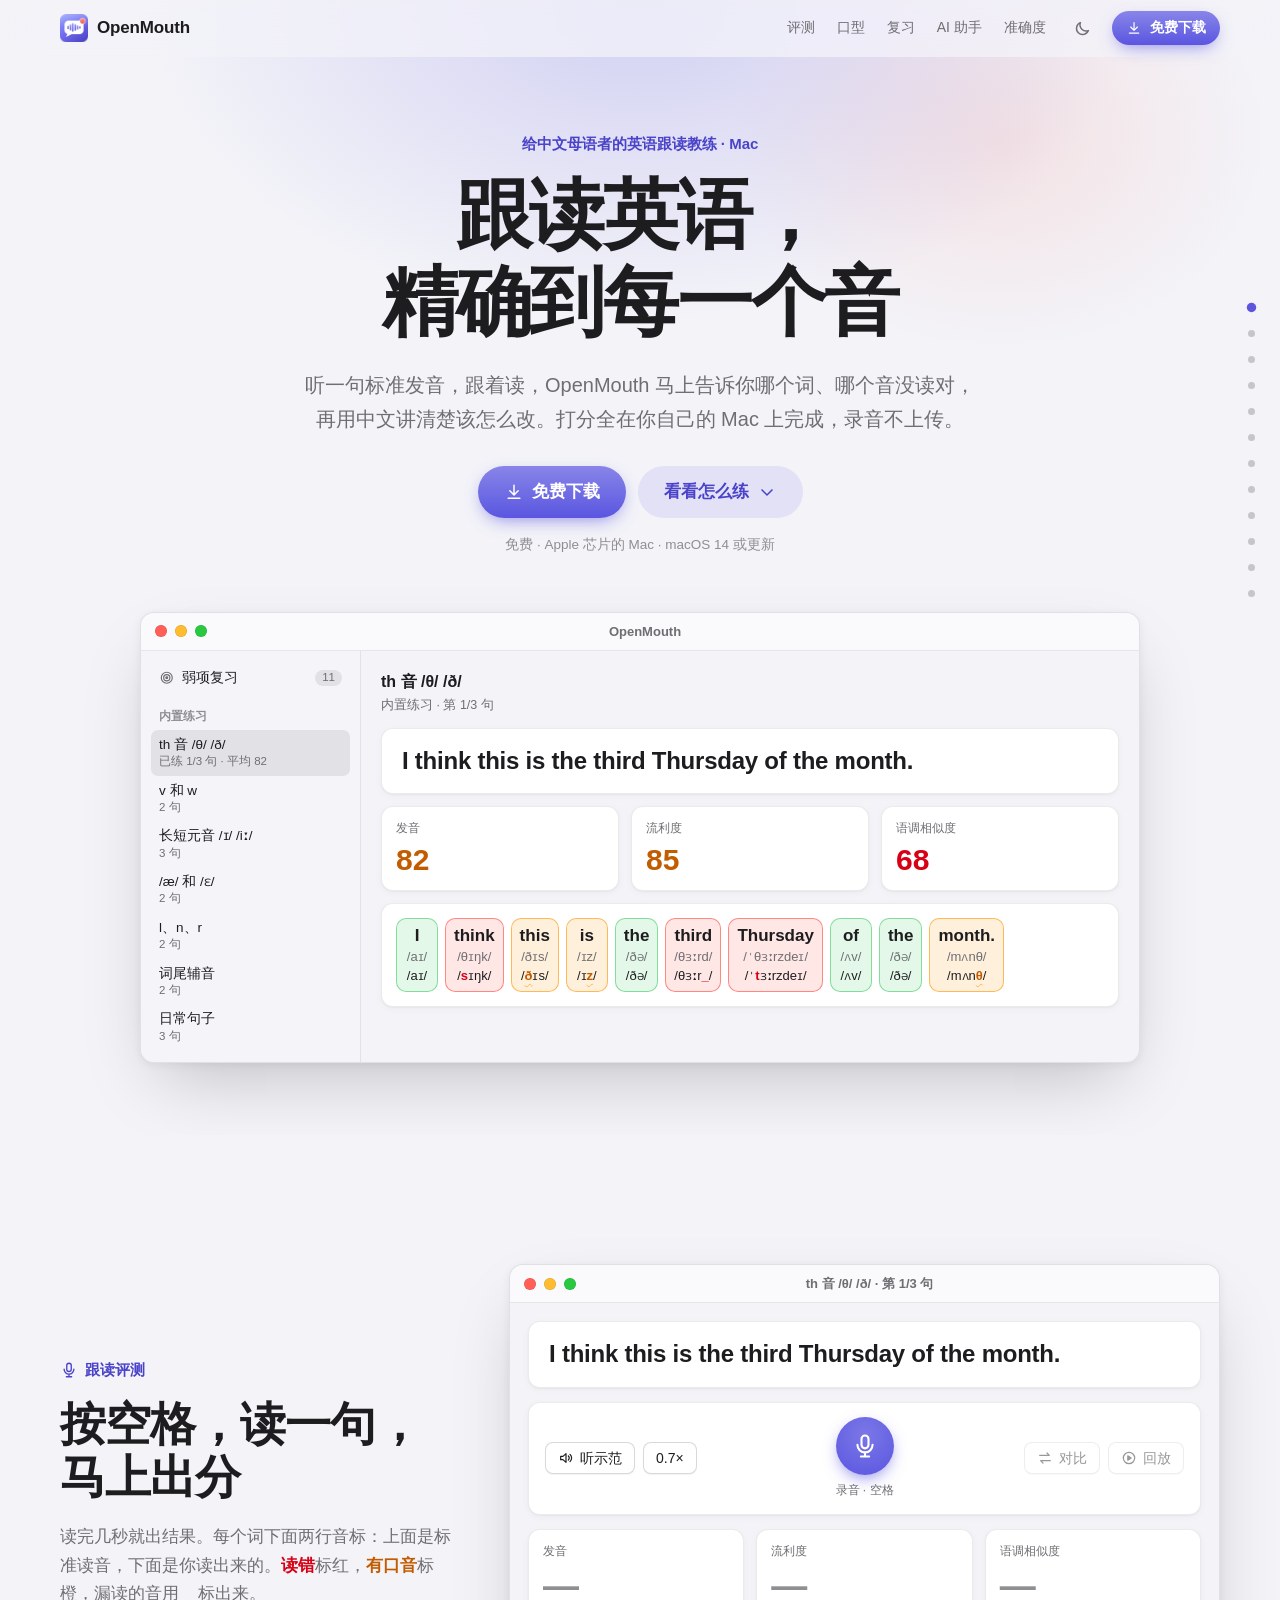
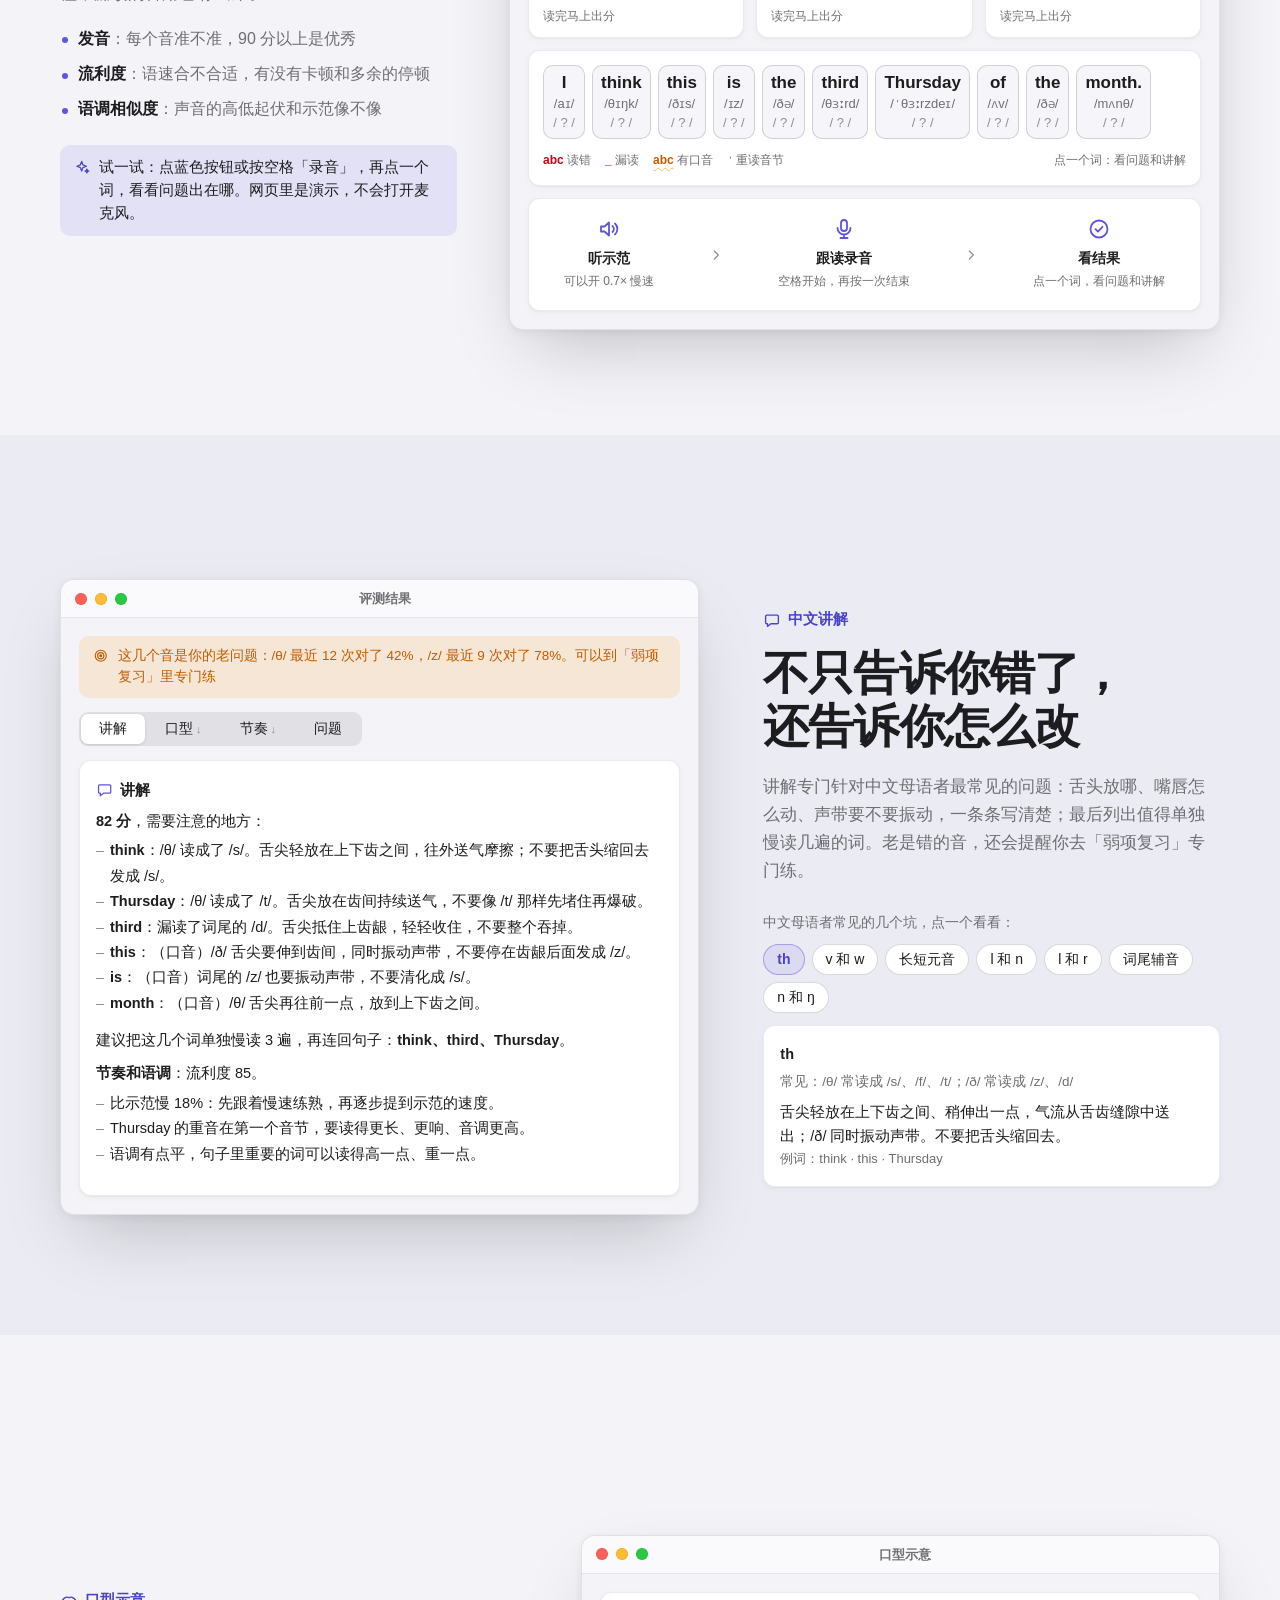
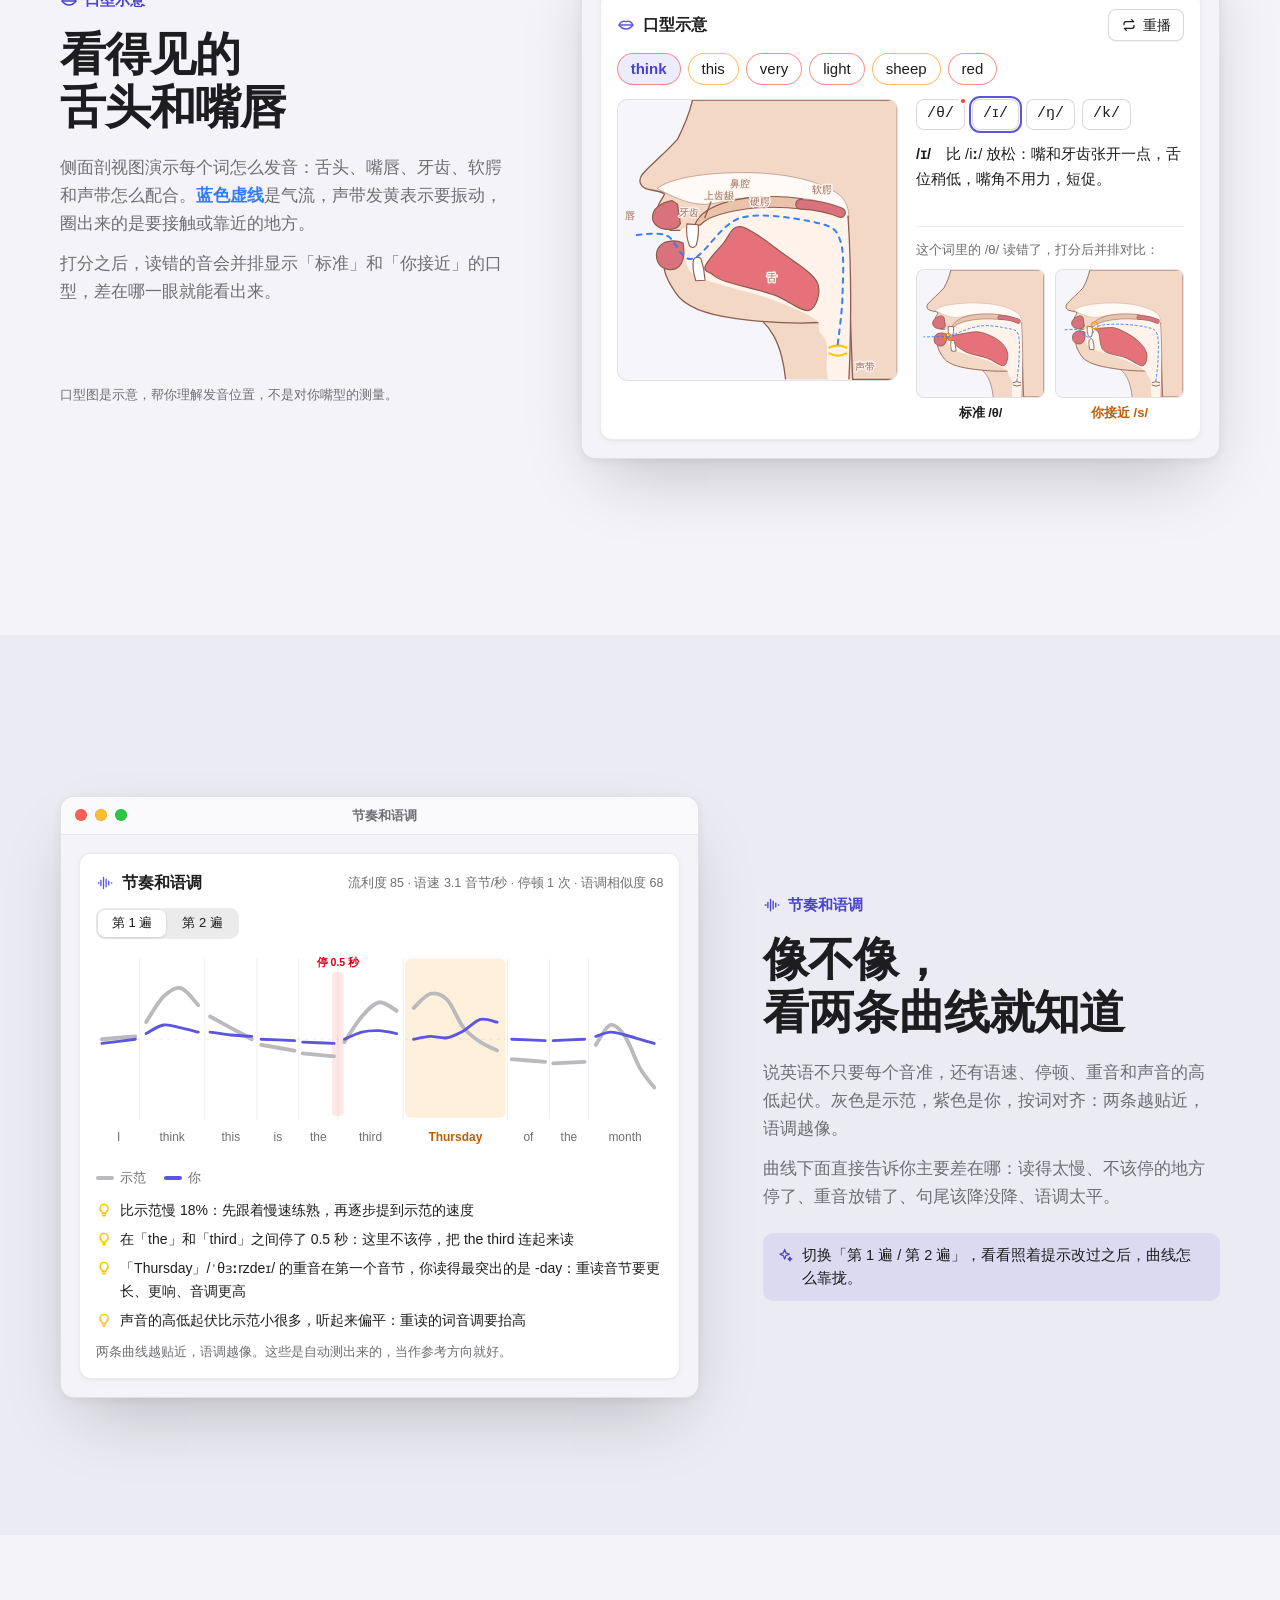
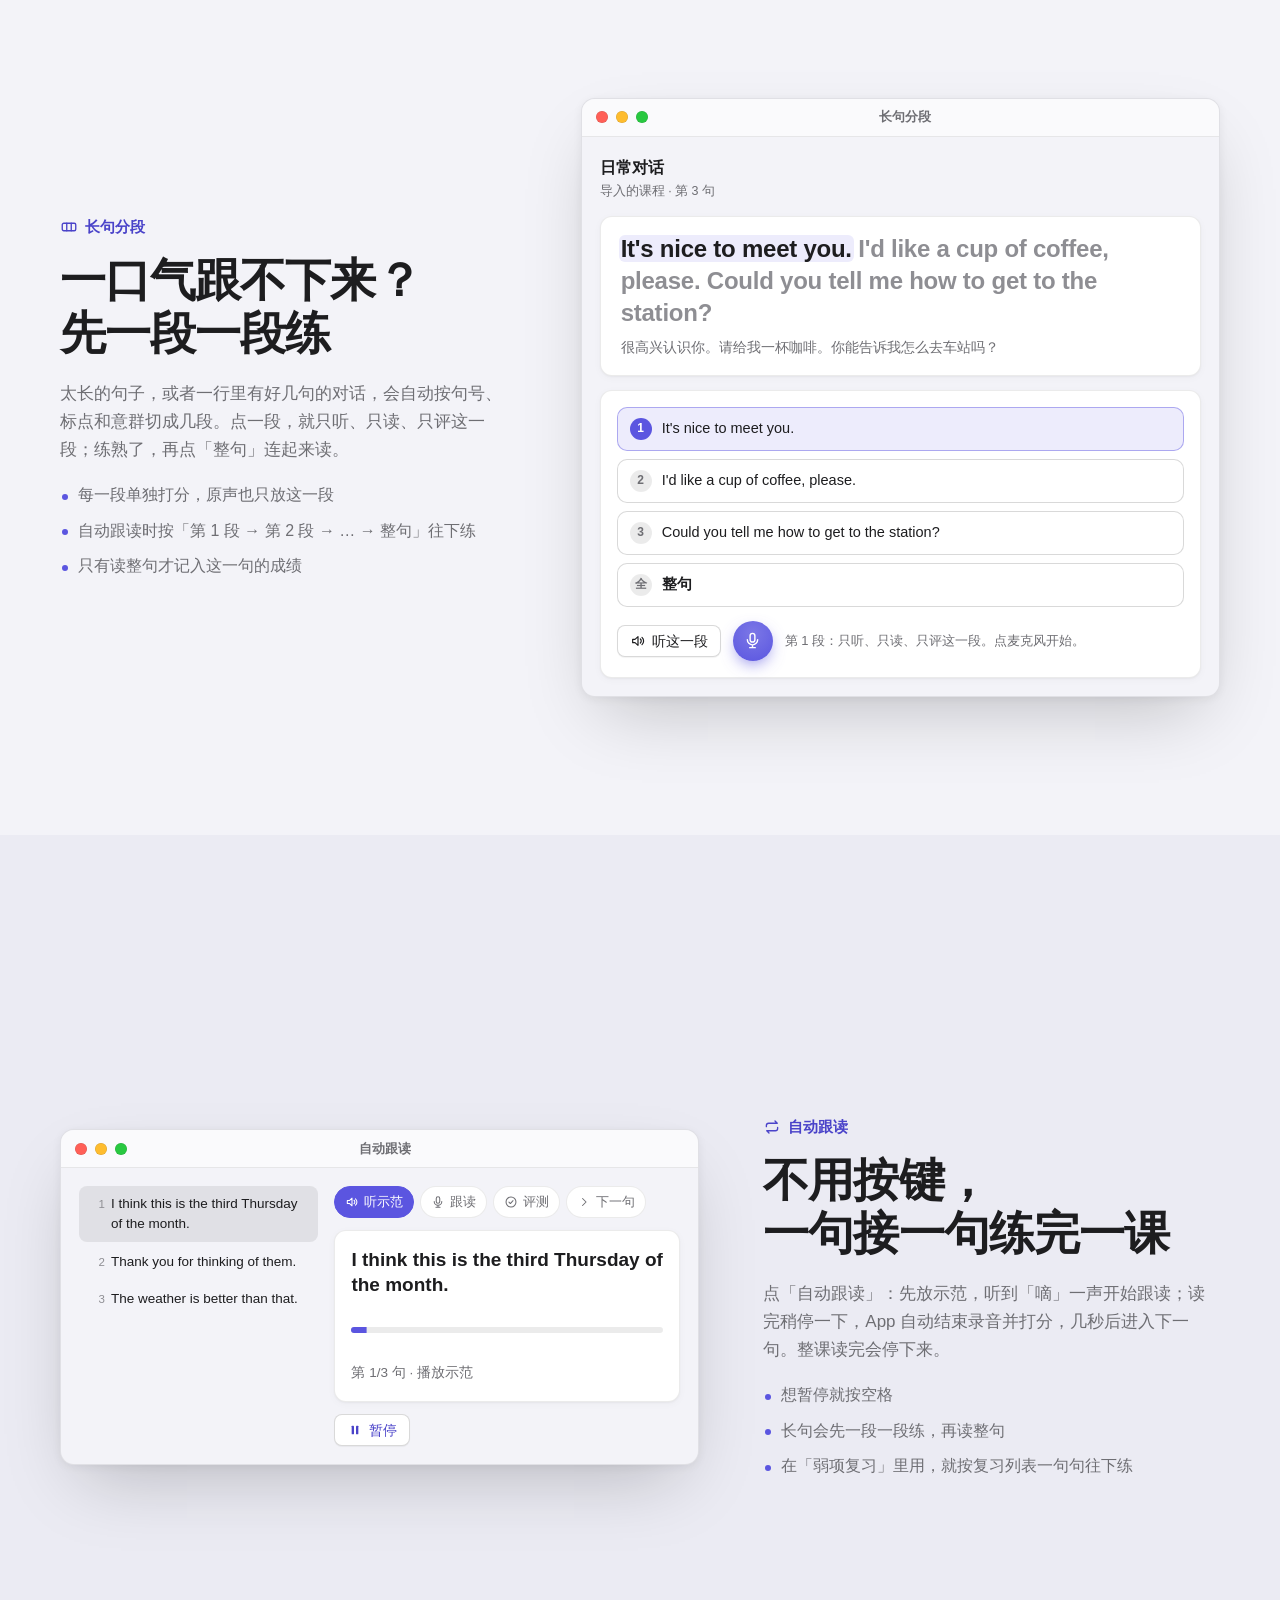
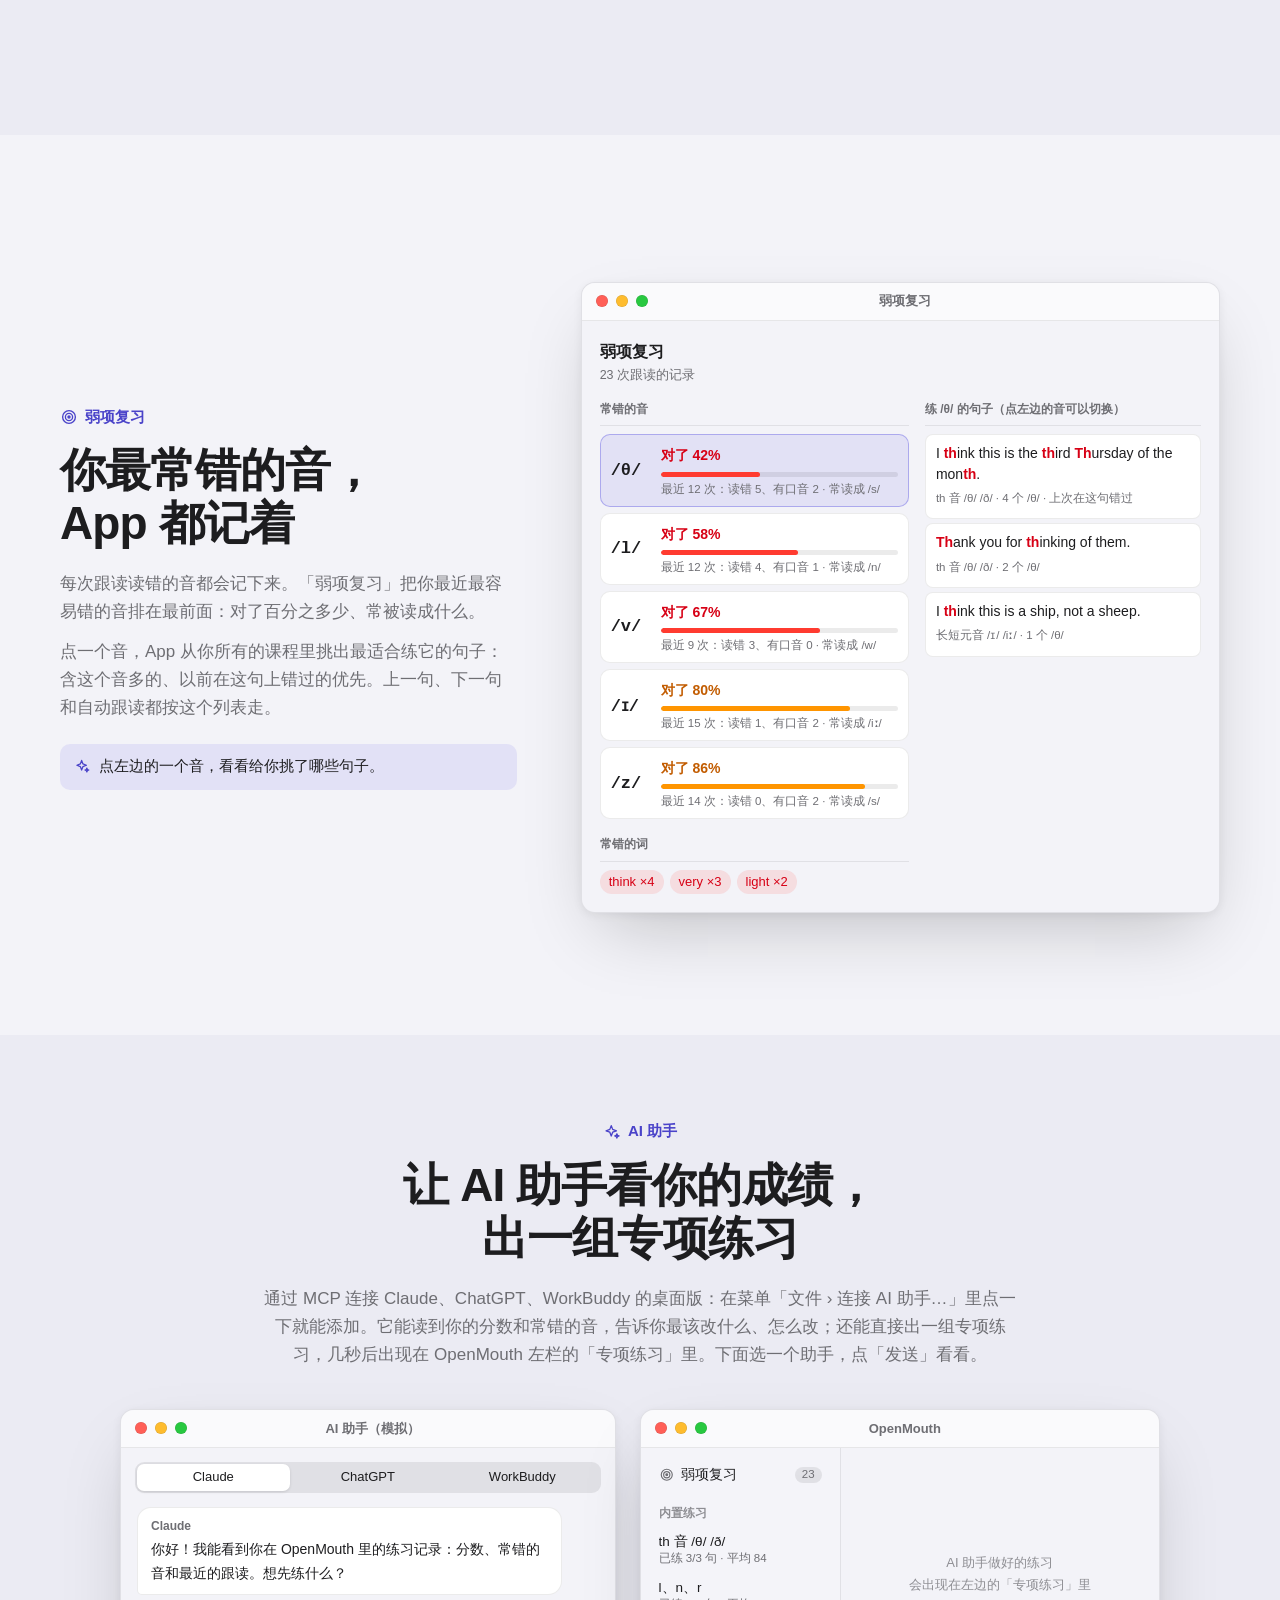
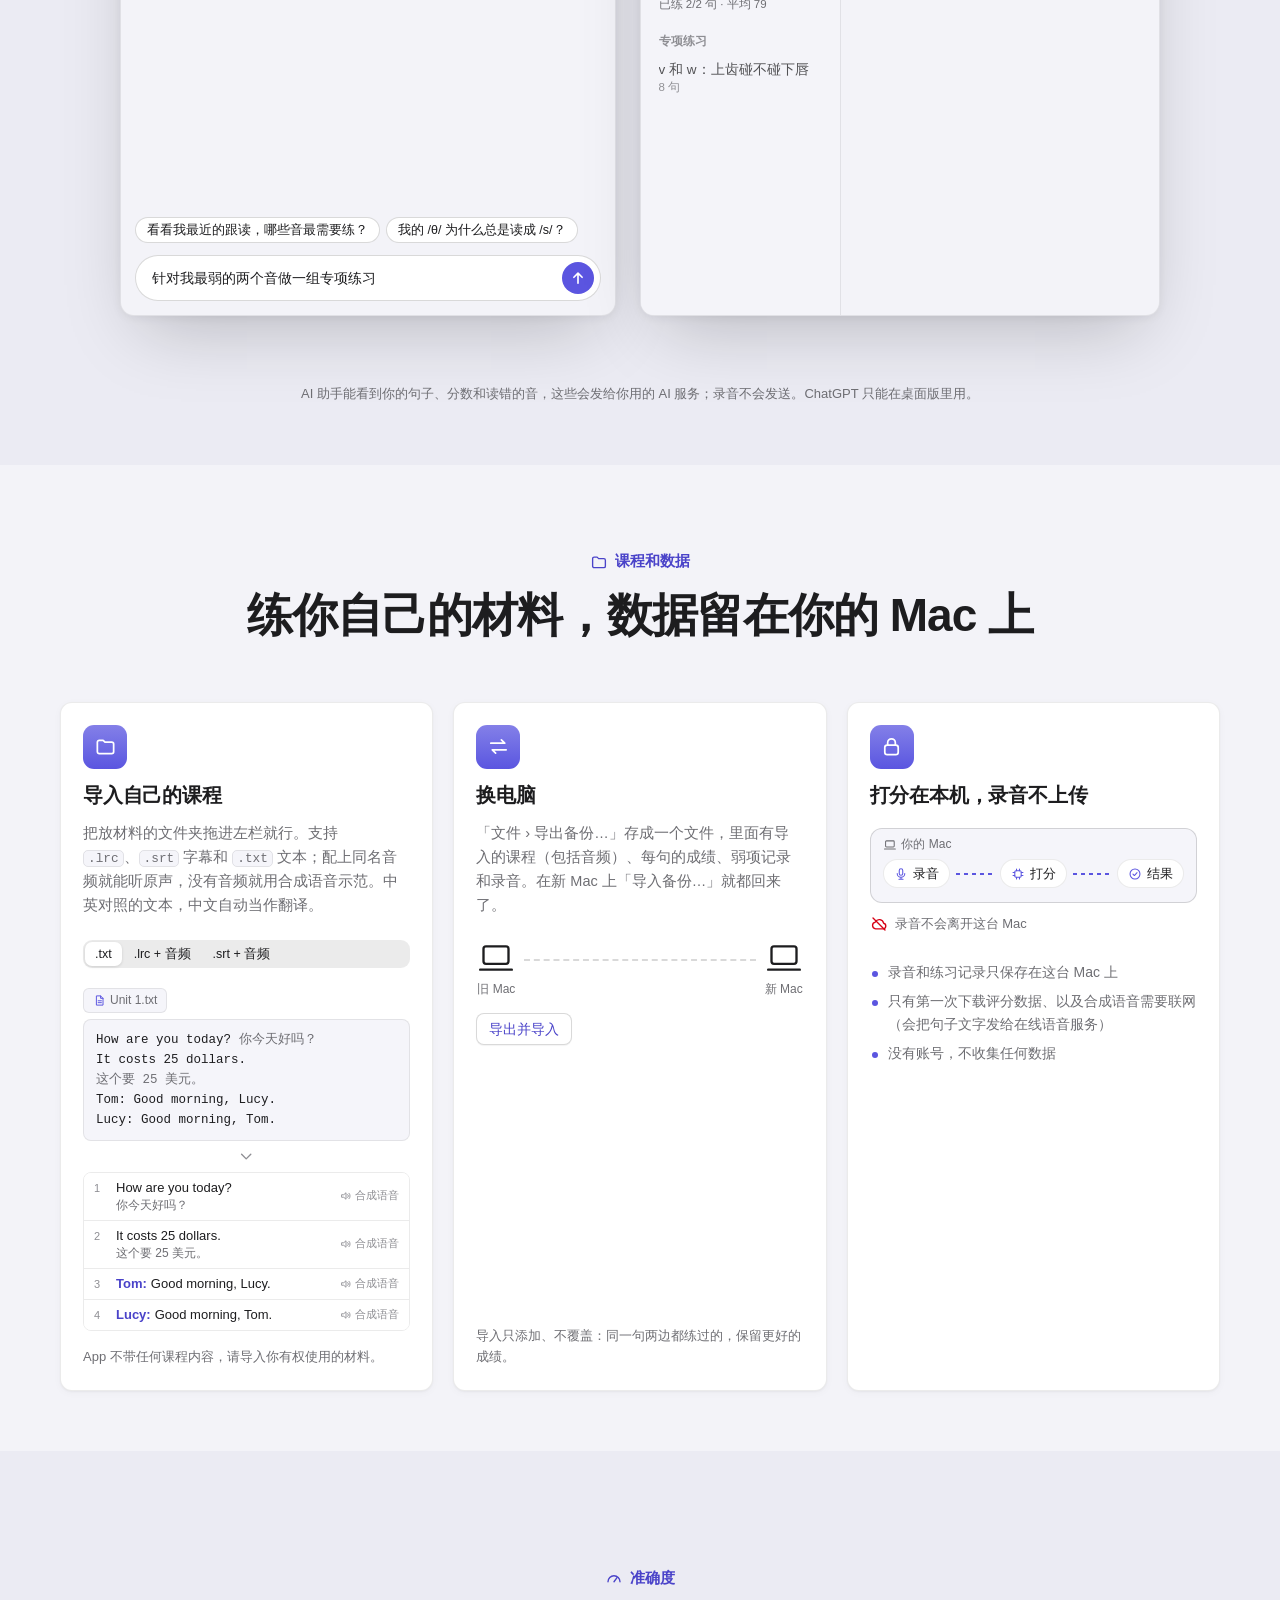
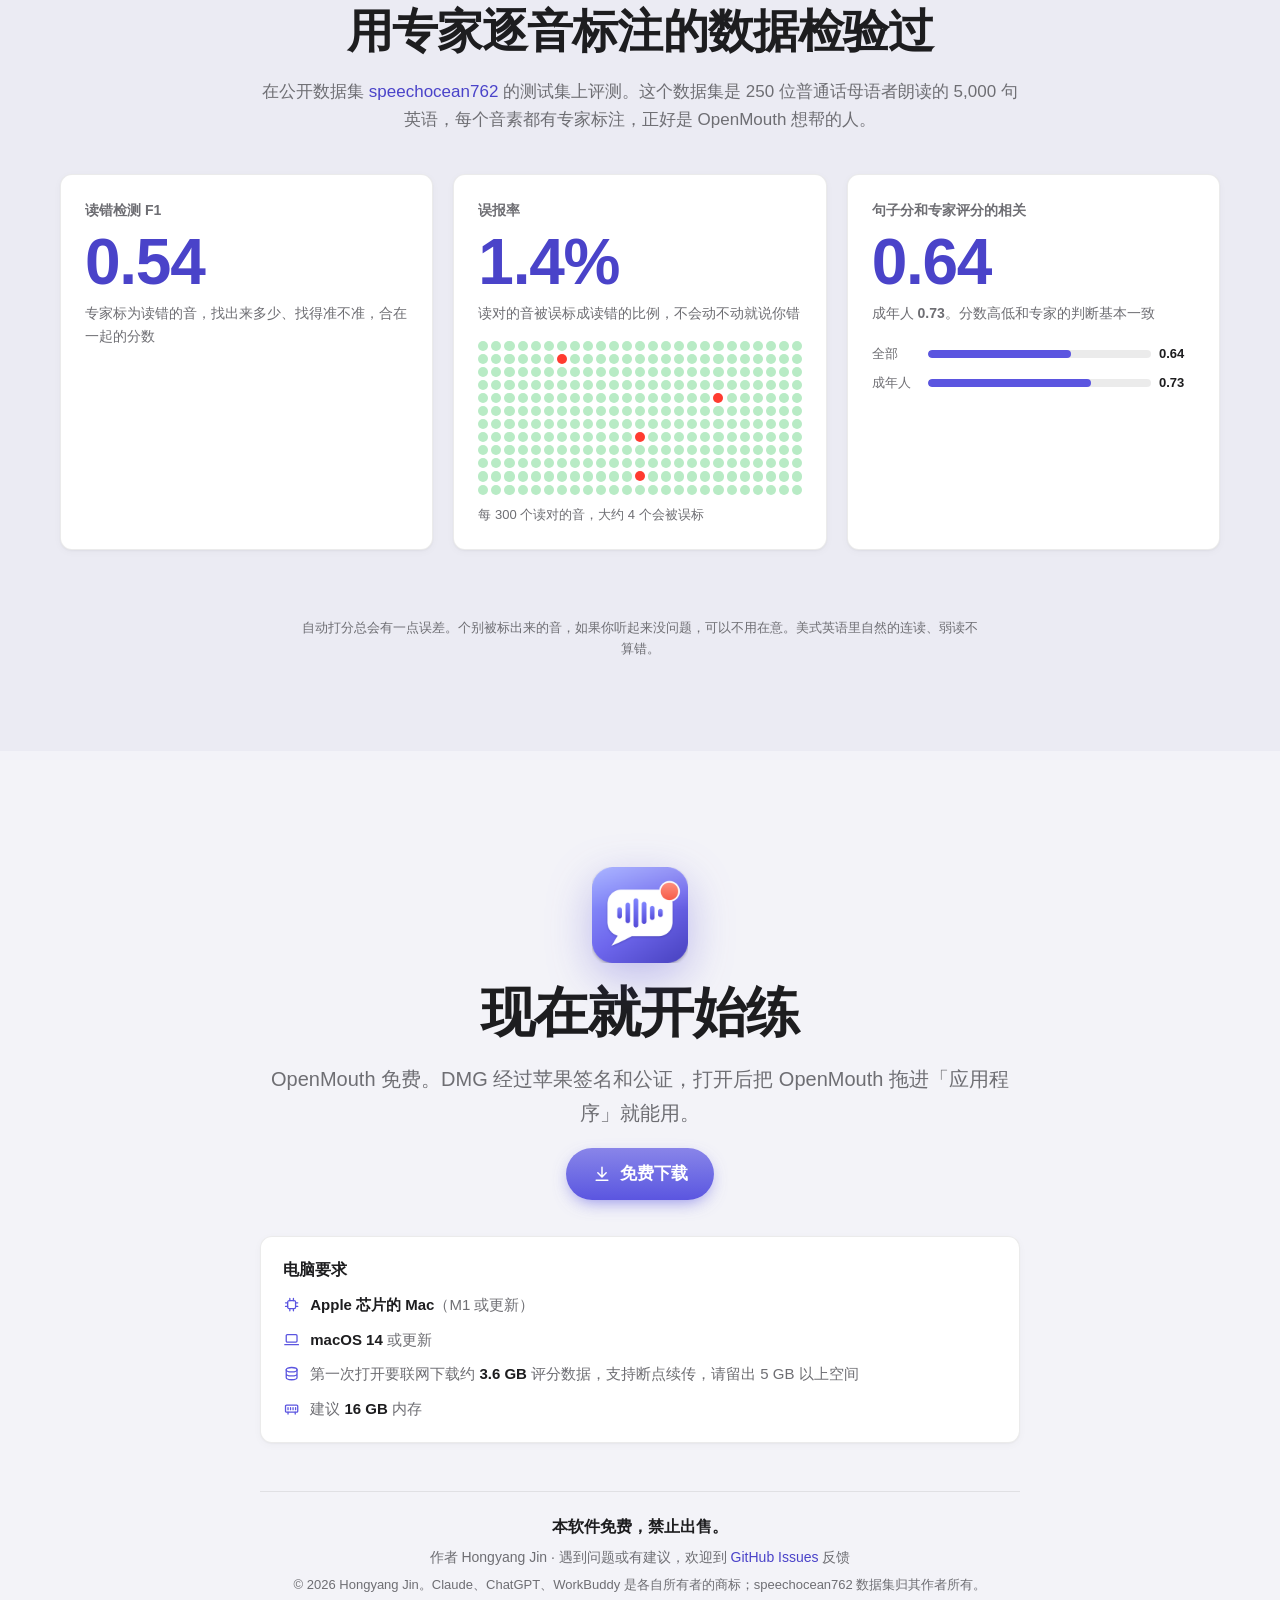
==== site/index.html @ b1aa14fa "0.4.1: refreshed UI screenshot; website deployed with GitHub Actions Co-Authored-By: Claude Fable 5." ====
<!doctype html>
<html lang="zh-CN">
<head>
<meta charset="utf-8">
<!-- Google tag (gtag.js) -->
<script async src="https://www.googletagmanager.com/gtag/js?id=G-RDGLC2P9V6"></script>
<script src="assets/gtag.js"></script>
<meta name="viewport" content="width=device-width, initial-scale=1, viewport-fit=cover">
<title>OpenMouth 跟读教练</title>
<meta name="description" content="Mac 上的英语跟读教练：听一句、跟着读，马上知道哪个词、哪个音没读对，用中文讲清楚怎么改。打分在你的 Mac 上完成，录音不上传。免费下载。">
<meta name="color-scheme" content="light dark">
<meta name="theme-color" content="#f3f3f8" media="(prefers-color-scheme: light)">
<meta name="theme-color" content="#14141b" media="(prefers-color-scheme: dark)">
<meta property="og:type" content="website">
<meta property="og:title" content="OpenMouth 跟读教练">
<meta property="og:description" content="Mac 上的英语跟读教练：精确到每一个音的打分、中文讲解、口型示意、节奏和语调对比。免费。">
<link rel="icon" href="favicon.png" type="image/png">
<link rel="stylesheet" href="assets/site.css">
<script src="assets/theme.js"></script>
<script src="assets/mouth.js" defer></script>
<script src="assets/site.js" defer></script>
</head>
<body>

<!-- icons: drawn for this page -->
<svg class="sprite" aria-hidden="true" focusable="false">
  <symbol id="i-mic" viewBox="0 0 24 24"><rect x="9" y="3" width="6" height="11" rx="3"/><path d="M5.5 11a6.5 6.5 0 0 0 13 0M12 17.5V21M8.5 21h7"/></symbol>
  <symbol id="i-speaker" viewBox="0 0 24 24"><path d="M4 9.5h3.5L12 5.5v13l-4.5-4H4z"/><path d="M15.5 9a4 4 0 0 1 0 6M18 6.5a7.5 7.5 0 0 1 0 11"/></symbol>
  <symbol id="i-stop" viewBox="0 0 24 24"><rect x="6.5" y="6.5" width="11" height="11" rx="2.2" fill="currentColor" stroke="none"/></symbol>
  <symbol id="i-play" viewBox="0 0 24 24"><path d="M8 5.8v12.4a.8.8 0 0 0 1.2.7l9.6-6.2a.8.8 0 0 0 0-1.4L9.2 5.1A.8.8 0 0 0 8 5.8z" fill="currentColor" stroke="none"/></symbol>
  <symbol id="i-pause" viewBox="0 0 24 24"><rect x="7" y="5.5" width="3.5" height="13" rx="1" fill="currentColor" stroke="none"/><rect x="13.5" y="5.5" width="3.5" height="13" rx="1" fill="currentColor" stroke="none"/></symbol>
  <symbol id="i-compare" viewBox="0 0 24 24"><path d="M4 8h14.5L15 4.5M20 16H5.5L9 19.5"/></symbol>
  <symbol id="i-playback" viewBox="0 0 24 24"><circle cx="12" cy="12" r="8.5"/><path d="M10.2 8.8v6.4l5-3.2z" fill="currentColor"/></symbol>
  <symbol id="i-repeat" viewBox="0 0 24 24"><path d="M4.5 11.5V10A3 3 0 0 1 7.5 7H19l-3-3M19.5 12.5V14a3 3 0 0 1-3 3H5l3 3"/></symbol>
  <symbol id="i-sliders" viewBox="0 0 24 24"><path d="M4 7.5h8.5M17.5 7.5H20M4 16.5h2.5M11.5 16.5H20"/><circle cx="15" cy="7.5" r="2.3"/><circle cx="9" cy="16.5" r="2.3"/></symbol>
  <symbol id="i-download" viewBox="0 0 24 24"><path d="M12 4v11M7 10.5l5 5 5-5M5 19.5h14"/></symbol>
  <symbol id="i-sparkles" viewBox="0 0 24 24"><path d="M11 3.5l1.9 5 5 1.9-5 1.9-1.9 5-1.9-5-5-1.9 5-1.9z"/><path d="M18.5 14.5l.8 2 2 .8-2 .8-.8 2-.8-2-2-.8 2-.8z"/></symbol>
  <symbol id="i-target" viewBox="0 0 24 24"><circle cx="12" cy="12" r="8.5"/><circle cx="12" cy="12" r="4.8"/><circle cx="12" cy="12" r="1.4" fill="currentColor"/></symbol>
  <symbol id="i-bulb" viewBox="0 0 24 24"><path d="M9.3 17.5h5.4M10.2 20.5h3.6M12 3.5a6 6 0 0 0-3.6 10.8c.7.6 1 1.3 1 2.2h5.2c0-.9.3-1.6 1-2.2A6 6 0 0 0 12 3.5z"/></symbol>
  <symbol id="i-lock" viewBox="0 0 24 24"><rect x="5" y="10.5" width="14" height="10" rx="2.5"/><path d="M8 10.5V8a4 4 0 0 1 8 0v2.5"/></symbol>
  <symbol id="i-folder" viewBox="0 0 24 24"><path d="M3.5 7.5a2 2 0 0 1 2-2h4l2 2h7a2 2 0 0 1 2 2v8a2 2 0 0 1-2 2h-13a2 2 0 0 1-2-2z"/></symbol>
  <symbol id="i-doc" viewBox="0 0 24 24"><path d="M7 3.5h7l4.5 4.5v12.5H7z"/><path d="M14 3.5V8h4.5M9.5 12.5h6M9.5 16h6"/></symbol>
  <symbol id="i-check" viewBox="0 0 24 24"><path d="M5 12.5l4.5 4.5L19 7.5"/></symbol>
  <symbol id="i-seal" viewBox="0 0 24 24"><circle cx="12" cy="12" r="8.5"/><path d="M8.5 12.2l2.4 2.4 4.6-4.8"/></symbol>
  <symbol id="i-down" viewBox="0 0 24 24"><path d="M6 9.5l6 6 6-6"/></symbol>
  <symbol id="i-right" viewBox="0 0 24 24"><path d="M9.5 6l6 6-6 6"/></symbol>
  <symbol id="i-lips" viewBox="0 0 24 24"><path d="M2.5 12c2.2-3.4 4.6-5.2 6.6-5.2 1.2 0 2.1.8 2.9.8s1.7-.8 2.9-.8c2 0 4.4 1.8 6.6 5.2-2.6 3.4-5.6 5.3-9.5 5.3S5.1 15.4 2.5 12z"/><path d="M3.5 12h17"/></symbol>
  <symbol id="i-wave" viewBox="0 0 24 24"><path d="M3 12h1M6.5 8.5v7M10 4.5v15M13.5 7v10M17 9.5v5M20.5 12h.5"/></symbol>
  <symbol id="i-split" viewBox="0 0 24 24"><rect x="3" y="7" width="18" height="10" rx="2"/><path d="M9 7v10M15 7v10"/></symbol>
  <symbol id="i-bubble" viewBox="0 0 24 24"><path d="M5 5.5h14a1.5 1.5 0 0 1 1.5 1.5v8.5A1.5 1.5 0 0 1 19 17h-8.5L6 20.5V17H5a1.5 1.5 0 0 1-1.5-1.5V7A1.5 1.5 0 0 1 5 5.5z"/></symbol>
  <symbol id="i-send" viewBox="0 0 24 24"><path d="M12 19V5.5M6.5 11L12 5.5l5.5 5.5"/></symbol>
  <symbol id="i-laptop" viewBox="0 0 24 24"><rect x="4.5" y="5" width="15" height="10.5" rx="1.5"/><path d="M2.5 19h19"/></symbol>
  <symbol id="i-swap" viewBox="0 0 24 24"><path d="M4 8.5h14.5L15 5M20 15.5H5.5L9 19"/></symbol>
  <symbol id="i-gauge" viewBox="0 0 24 24"><path d="M4 17a8 8 0 1 1 16 0"/><path d="M12 17l4-5.5"/></symbol>
  <symbol id="i-book" viewBox="0 0 24 24"><path d="M4 5.5A1.5 1.5 0 0 1 5.5 4H11v16H5.5A1.5 1.5 0 0 1 4 18.5zM20 5.5A1.5 1.5 0 0 0 18.5 4H13v16h5.5a1.5 1.5 0 0 0 1.5-1.5z"/></symbol>
  <symbol id="i-cpu" viewBox="0 0 24 24"><rect x="6.5" y="6.5" width="11" height="11" rx="2"/><path d="M9.5 3.5v3M14.5 3.5v3M9.5 17.5v3M14.5 17.5v3M3.5 9.5h3M3.5 14.5h3M17.5 9.5h3M17.5 14.5h3"/></symbol>
  <symbol id="i-disk" viewBox="0 0 24 24"><ellipse cx="12" cy="6.5" rx="7.5" ry="3"/><path d="M4.5 6.5v11c0 1.7 3.4 3 7.5 3s7.5-1.3 7.5-3v-11M4.5 12c0 1.7 3.4 3 7.5 3s7.5-1.3 7.5-3"/></symbol>
  <symbol id="i-memory" viewBox="0 0 24 24"><rect x="3.5" y="7" width="17" height="10" rx="1.5"/><path d="M7 10.5v3M10.5 10.5v3M14 10.5v3M17.5 10.5v3M7 17v2.5M17 17v2.5"/></symbol>
  <symbol id="i-sun" viewBox="0 0 24 24"><circle cx="12" cy="12" r="4"/><path d="M12 2.8v2M12 19.2v2M5.5 5.5l1.4 1.4M17.1 17.1l1.4 1.4M2.8 12h2M19.2 12h2M5.5 18.5l1.4-1.4M17.1 6.9l1.4-1.4"/></symbol>
  <symbol id="i-moon" viewBox="0 0 24 24"><path d="M19.5 14.6A7.8 7.8 0 0 1 9.4 4.5a7.8 7.8 0 1 0 10.1 10.1z"/></symbol>
  <symbol id="i-cloud-off" viewBox="0 0 24 24"><path d="M7.5 18.5h9.8a3.8 3.8 0 0 0 .8-7.5 5.8 5.8 0 0 0-10.9-1.6A4.6 4.6 0 0 0 7.5 18.5z"/><path d="M4 4l16 16"/></symbol>
  <symbol id="i-issue" viewBox="0 0 24 24"><circle cx="12" cy="12" r="8.5"/><path d="M12 7.5v5.5"/><circle cx="12" cy="16.3" r=".6" fill="currentColor"/></symbol>
</svg>

<a class="skip" href="#score">跳到功能介绍</a>
<div class="progress" aria-hidden="true"><i></i></div>

<header class="topbar">
  <div class="topbar__inner">
    <a class="brand" href="#top" aria-label="OpenMouth 首页">
      <img src="icon.png" width="28" height="28" alt="">
      <span>OpenMouth</span>
    </a>
    <nav class="topbar__links" aria-label="页面导航">
      <a href="#score">评测</a>
      <a href="#mouth">口型</a>
      <a href="#review">复习</a>
      <a href="#assistant">AI 助手</a>
      <a href="#accuracy">准确度</a>
    </nav>
    <button class="icon-btn theme-toggle" type="button" aria-label="切换浅色或深色">
      <svg class="i i-for-light"><use href="#i-moon"/></svg>
      <svg class="i i-for-dark"><use href="#i-sun"/></svg>
    </button>
    <a class="btn btn--primary btn--small" href="https://github.com/GanymedeNil/openmouth/releases">
      <svg class="i"><use href="#i-download"/></svg>免费下载
    </a>
  </div>
</header>

<nav class="dots" aria-label="功能目录">
  <a href="#top" data-label="开始"></a>
  <a href="#score" data-label="跟读评测"></a>
  <a href="#coach" data-label="中文讲解"></a>
  <a href="#mouth" data-label="口型示意"></a>
  <a href="#rhythm" data-label="节奏和语调"></a>
  <a href="#pieces" data-label="长句分段"></a>
  <a href="#auto" data-label="自动跟读"></a>
  <a href="#review" data-label="弱项复习"></a>
  <a href="#assistant" data-label="AI 助手"></a>
  <a href="#yours" data-label="课程和数据"></a>
  <a href="#accuracy" data-label="准确度"></a>
  <a href="#download" data-label="下载"></a>
</nav>

<main>

<!-- 1 · hero -->
<section class="hero screen" id="top">
  <div class="hero__text">
    <p class="eyebrow reveal">给中文母语者的英语跟读教练 · Mac</p>
    <h1 class="reveal" style="--d:1">跟读英语，<br>精确到每一个音</h1>
    <p class="lead reveal" style="--d:2">听一句标准发音，跟着读，OpenMouth 马上告诉你哪个词、哪个音没读对，再用中文讲清楚该怎么改。打分全在你自己的 Mac 上完成，录音不上传。</p>
    <div class="hero__cta reveal" style="--d:3">
      <a class="btn btn--primary btn--large" href="https://github.com/GanymedeNil/openmouth/releases">
        <svg class="i"><use href="#i-download"/></svg>免费下载
      </a>
      <a class="btn btn--ghost btn--large" href="#score">看看怎么练<svg class="i"><use href="#i-down"/></svg></a>
    </div>
    <p class="hero__meta reveal" style="--d:4">免费 · Apple 芯片的 Mac · macOS 14 或更新</p>
  </div>

  <div class="window hero-window reveal" style="--d:3" aria-label="OpenMouth 界面示意">
    <div class="window__bar"><span class="lights"><i></i><i></i><i></i></span><span class="window__title">OpenMouth</span></div>
    <div class="hw">
      <aside class="hw-side" aria-hidden="true">
        <div class="side-item side-item--review"><svg class="i"><use href="#i-target"/></svg>弱项复习<span class="count">11</span></div>
        <div class="side-head">内置练习</div>
        <div class="side-item is-active"><b>th 音 /θ/ /ð/</b><small>已练 1/3 句 · 平均 82</small></div>
        <div class="side-item"><b>v 和 w</b><small>2 句</small></div>
        <div class="side-item"><b>长短元音 /ɪ/ /iː/</b><small>3 句</small></div>
        <div class="side-item"><b>/æ/ 和 /ɛ/</b><small>2 句</small></div>
        <div class="side-item"><b>l、n、r</b><small>2 句</small></div>
        <div class="side-item"><b>词尾辅音</b><small>2 句</small></div>
        <div class="side-item"><b>日常句子</b><small>3 句</small></div>
      </aside>
      <div class="hw-main">
        <div class="pane-head"><div><b>th 音 /θ/ /ð/</b><small>内置练习 · 第 1/3 句</small></div></div>
        <div class="card sentence-card"><p class="sentence">I think this is the third Thursday of the month.</p></div>
        <div class="metrics metrics--compact" data-take="1"></div>
        <div class="card words-card"><div class="words" data-words="hero"></div></div>
      </div>
    </div>
  </div>
</section>

<!-- 2 · scoring -->
<section class="feature screen" id="score">
  <div class="feature__inner">
    <div class="feature__text">
      <p class="eyebrow reveal"><svg class="i"><use href="#i-mic"/></svg>跟读评测</p>
      <h2 class="reveal" style="--d:1">按空格，读一句，<br>马上出分</h2>
      <p class="reveal" style="--d:2">读完几秒就出结果。每个词下面两行音标：上面是标准读音，下面是你读出来的。<span class="ink-red">读错</span>标红，<span class="ink-orange">有口音</span>标橙，漏读的音用 <b>_</b> 标出来。</p>
      <ul class="points reveal" style="--d:3">
        <li><b>发音</b>：每个音准不准，90 分以上是优秀</li>
        <li><b>流利度</b>：语速合不合适，有没有卡顿和多余的停顿</li>
        <li><b>语调相似度</b>：声音的高低起伏和示范像不像</li>
      </ul>
      <p class="try reveal" style="--d:4"><svg class="i"><use href="#i-sparkles"/></svg>试一试：点蓝色按钮或按空格「录音」，再点一个词，看看问题出在哪。网页里是演示，不会打开麦克风。</p>
    </div>

    <div class="feature__demo reveal" style="--d:2">
      <div class="window" id="practice">
        <div class="window__bar"><span class="lights"><i></i><i></i><i></i></span><span class="window__title">th 音 /θ/ /ð/ · 第 1/3 句</span></div>
        <div class="pane">
          <div class="card sentence-card"><p class="sentence">I think this is the third Thursday of the month.</p></div>
          <div class="card controls">
            <div class="controls__side">
              <button class="mac-btn" type="button" data-say="I think this is the third Thursday of the month."><svg class="i"><use href="#i-speaker"/></svg>听示范</button>
              <button class="mac-btn" type="button" data-slow aria-pressed="false">0.7×</button>
            </div>
            <div class="controls__mid">
              <button class="rec-btn" type="button" aria-label="开始录音"><svg class="i i-mic"><use href="#i-mic"/></svg><svg class="i i-stop"><use href="#i-stop"/></svg><span class="spinner"></span></button>
              <span class="rec-label" aria-live="polite">录音 · 空格</span>
            </div>
            <div class="controls__side controls__side--end">
              <button class="mac-btn" type="button" data-compare disabled><svg class="i"><use href="#i-compare"/></svg>对比</button>
              <button class="mac-btn hide-narrow" type="button" data-playback disabled><svg class="i"><use href="#i-playback"/></svg>回放</button>
            </div>
            <div class="meter" aria-hidden="true"></div>
          </div>

          <div class="result" aria-live="polite"></div>
        </div>
      </div>
    </div>
  </div>
</section>

<!-- 3 · coaching -->
<section class="feature feature--flip screen alt" id="coach">
  <div class="feature__inner">
    <div class="feature__text">
      <p class="eyebrow reveal"><svg class="i"><use href="#i-bubble"/></svg>中文讲解</p>
      <h2 class="reveal" style="--d:1">不只告诉你错了，<br>还告诉你怎么改</h2>
      <p class="reveal" style="--d:2">讲解专门针对中文母语者最常见的问题：舌头放哪、嘴唇怎么动、声带要不要振动，一条条写清楚；最后列出值得单独慢读几遍的词。老是错的音，还会提醒你去「弱项复习」专门练。</p>
      <div class="pitfalls reveal" style="--d:3">
        <p class="pitfalls__title">中文母语者常见的几个坑，点一个看看：</p>
        <div class="chips" role="tablist" aria-label="常见问题"></div>
        <div class="pitfall card" aria-live="polite"></div>
      </div>
    </div>

    <div class="feature__demo reveal" style="--d:2">
      <div class="window">
        <div class="window__bar"><span class="lights"><i></i><i></i><i></i></span><span class="window__title">评测结果</span></div>
        <div class="pane">
          <div class="banner"><svg class="i"><use href="#i-target"/></svg><span>这几个音是你的老问题：/θ/ 最近 12 次对了 42%，/z/ 最近 9 次对了 78%。可以到「弱项复习」里专门练</span></div>
          <div class="tabs" role="tablist" aria-label="结果分页">
            <button type="button" role="tab" aria-selected="true" data-tab="coach">讲解</button>
            <a role="tab" href="#mouth">口型</a>
            <a role="tab" href="#rhythm">节奏</a>
            <button type="button" role="tab" aria-selected="false" data-tab="issues">问题</button>
          </div>
          <div class="card coach" data-panel="coach"></div>
          <div class="card issues" data-panel="issues" hidden></div>
        </div>
      </div>
    </div>
  </div>
</section>

<!-- 4 · articulation -->
<section class="feature screen" id="mouth">
  <div class="feature__inner">
    <div class="feature__text">
      <p class="eyebrow reveal"><svg class="i"><use href="#i-lips"/></svg>口型示意</p>
      <h2 class="reveal" style="--d:1">看得见的<br>舌头和嘴唇</h2>
      <p class="reveal" style="--d:2">侧面剖视图演示每个词怎么发音：舌头、嘴唇、牙齿、软腭和声带怎么配合。<span class="ink-air">蓝色虚线</span>是气流，声带发黄表示要振动，圈出来的是要接触或靠近的地方。</p>
      <p class="reveal" style="--d:3">打分之后，读错的音会并排显示「标准」和「你接近」的口型，差在哪一眼就能看出来。</p>
      <p class="try reveal" style="--d:4"><svg class="i"><use href="#i-sparkles"/></svg>点一个词看口型动画，点音标停在那个音上。</p>
      <p class="fine reveal" style="--d:4">口型图是示意，帮你理解发音位置，不是对你嘴型的测量。</p>
    </div>

    <div class="feature__demo reveal" style="--d:2">
      <div class="window">
        <div class="window__bar"><span class="lights"><i></i><i></i><i></i></span><span class="window__title">口型示意</span></div>
        <div class="pane">
          <div class="card guide">
            <div class="card-head"><svg class="i"><use href="#i-lips"/></svg><b>口型示意</b><span class="spacer"></span><button class="mac-btn" type="button" data-replay><svg class="i"><use href="#i-repeat"/></svg>重播</button></div>
            <div class="chips chips--words" data-words-guide role="tablist" aria-label="单词"></div>
            <div class="guide__body">
              <div class="guide__figure"><svg class="mouth mouth--big" viewBox="0 0 300 300" role="img" aria-label="口腔侧面示意图"></svg></div>
              <div class="guide__side">
                <div class="chips chips--ipa" data-phones role="tablist" aria-label="音标"></div>
                <p class="guide__tip" aria-live="polite"></p>
                <div class="compare">
                  <p class="compare__title"></p>
                  <div class="compare__pair">
                    <figure><svg class="mouth mouth--mini" viewBox="0 0 300 300" aria-hidden="true"></svg><figcaption data-std></figcaption></figure>
                    <figure><svg class="mouth mouth--mini" viewBox="0 0 300 300" aria-hidden="true"></svg><figcaption data-you></figcaption></figure>
                  </div>
                </div>
              </div>
            </div>
          </div>
        </div>
      </div>
    </div>
  </div>
</section>

<!-- 5 · rhythm and intonation -->
<section class="feature feature--flip screen alt" id="rhythm">
  <div class="feature__inner">
    <div class="feature__text">
      <p class="eyebrow reveal"><svg class="i"><use href="#i-wave"/></svg>节奏和语调</p>
      <h2 class="reveal" style="--d:1">像不像，<br>看两条曲线就知道</h2>
      <p class="reveal" style="--d:2">说英语不只要每个音准，还有语速、停顿、重音和声音的高低起伏。灰色是示范，紫色是你，按词对齐：两条越贴近，语调越像。</p>
      <p class="reveal" style="--d:3">曲线下面直接告诉你主要差在哪：读得太慢、不该停的地方停了、重音放错了、句尾该降没降、语调太平。</p>
      <p class="try reveal" style="--d:4"><svg class="i"><use href="#i-sparkles"/></svg>切换「第 1 遍 / 第 2 遍」，看看照着提示改过之后，曲线怎么靠拢。</p>
    </div>

    <div class="feature__demo reveal" style="--d:2">
      <div class="window">
        <div class="window__bar"><span class="lights"><i></i><i></i><i></i></span><span class="window__title">节奏和语调</span></div>
        <div class="pane">
          <div class="card rhythm">
            <div class="card-head"><svg class="i"><use href="#i-wave"/></svg><b>节奏和语调</b><span class="spacer"></span><span class="rhythm__stats"></span></div>
            <div class="seg" role="radiogroup" aria-label="选择第几遍">
              <button type="button" role="radio" aria-checked="true" data-take="1">第 1 遍</button>
              <button type="button" role="radio" aria-checked="false" data-take="2">第 2 遍</button>
            </div>
            <div class="rhythm__chart"><svg class="pitch" viewBox="0 0 600 220" role="img" aria-label="示范和你的音高曲线"></svg></div>
            <div class="legend"><span class="legend__ref">示范</span><span class="legend__you">你</span></div>
            <ul class="tips" aria-live="polite"></ul>
            <p class="fine">两条曲线越贴近，语调越像。这些是自动测出来的，当作参考方向就好。</p>
          </div>
        </div>
      </div>
    </div>
  </div>
</section>

<!-- 6 · long lines in pieces -->
<section class="feature screen" id="pieces">
  <div class="feature__inner">
    <div class="feature__text">
      <p class="eyebrow reveal"><svg class="i"><use href="#i-split"/></svg>长句分段</p>
      <h2 class="reveal" style="--d:1">一口气跟不下来？<br>先一段一段练</h2>
      <p class="reveal" style="--d:2">太长的句子，或者一行里有好几句的对话，会自动按句号、标点和意群切成几段。点一段，就只听、只读、只评这一段；练熟了，再点「整句」连起来读。</p>
      <ul class="points reveal" style="--d:3">
        <li>每一段单独打分，原声也只放这一段</li>
        <li>自动跟读时按「第 1 段 → 第 2 段 → … → 整句」往下练</li>
        <li>只有读整句才记入这一句的成绩</li>
      </ul>
    </div>

    <div class="feature__demo reveal" style="--d:2">
      <div class="window" id="pieces-demo">
        <div class="window__bar"><span class="lights"><i></i><i></i><i></i></span><span class="window__title">长句分段</span></div>
        <div class="pane">
          <div class="pane-head"><div><b>日常对话</b><small>导入的课程 · 第 3 句</small></div></div>
          <div class="card sentence-card"><p class="sentence sentence--pieces"></p><p class="translation">很高兴认识你。请给我一杯咖啡。你能告诉我怎么去车站吗？</p></div>
          <div class="card pieces">
            <div class="pieces__list" role="tablist" aria-label="分段"></div>
            <div class="pieces__bar">
              <button class="mac-btn" type="button" data-say-piece><svg class="i"><use href="#i-speaker"/></svg>听这一段</button>
              <button class="rec-btn rec-btn--small" type="button" aria-label="录这一段"><svg class="i i-mic"><use href="#i-mic"/></svg><svg class="i i-stop"><use href="#i-stop"/></svg><span class="spinner"></span></button>
              <span class="pieces__status" aria-live="polite"></span>
            </div>
          </div>
        </div>
      </div>
    </div>
  </div>
</section>

<!-- 7 · auto shadowing -->
<section class="feature feature--flip screen alt" id="auto">
  <div class="feature__inner">
    <div class="feature__text">
      <p class="eyebrow reveal"><svg class="i"><use href="#i-repeat"/></svg>自动跟读</p>
      <h2 class="reveal" style="--d:1">不用按键，<br>一句接一句练完一课</h2>
      <p class="reveal" style="--d:2">点「自动跟读」：先放示范，听到「嘀」一声开始跟读；读完稍停一下，App 自动结束录音并打分，几秒后进入下一句。整课读完会停下来。</p>
      <ul class="points reveal" style="--d:3">
        <li>想暂停就按空格</li>
        <li>长句会先一段一段练，再读整句</li>
        <li>在「弱项复习」里用，就按复习列表一句句往下练</li>
      </ul>
    </div>

    <div class="feature__demo reveal" style="--d:2">
      <div class="window" id="auto-demo">
        <div class="window__bar"><span class="lights"><i></i><i></i><i></i></span><span class="window__title">自动跟读</span></div>
        <div class="pane auto">
          <ol class="auto__list"></ol>
          <div class="auto__stage">
            <ol class="flow" aria-label="自动跟读的步骤">
              <li data-step="listen"><svg class="i"><use href="#i-speaker"/></svg>听示范</li>
              <li data-step="read"><svg class="i"><use href="#i-mic"/></svg>跟读</li>
              <li data-step="score"><svg class="i"><use href="#i-seal"/></svg>评测</li>
              <li data-step="next"><svg class="i"><use href="#i-right"/></svg>下一句</li>
            </ol>
            <div class="card auto__card">
              <p class="auto__sentence"></p>
              <div class="auto__visual">
                <div class="auto__bar"><i></i></div>
                <div class="meter meter--auto" aria-hidden="true"></div>
                <span class="auto__beep">嘀</span>
              </div>
              <p class="auto__status" aria-live="polite"></p>
            </div>
            <div class="auto__controls">
              <button class="mac-btn mac-btn--accent" type="button" data-auto-toggle><svg class="i i-pause-ic"><use href="#i-pause"/></svg><svg class="i i-play-ic"><use href="#i-play"/></svg><span>暂停</span></button>
            </div>
          </div>
        </div>
      </div>
    </div>
  </div>
</section>

<!-- 8 · weak spots -->
<section class="feature screen" id="review">
  <div class="feature__inner">
    <div class="feature__text">
      <p class="eyebrow reveal"><svg class="i"><use href="#i-target"/></svg>弱项复习</p>
      <h2 class="reveal" style="--d:1">你最常错的音，<br>App 都记着</h2>
      <p class="reveal" style="--d:2">每次跟读读错的音都会记下来。「弱项复习」把你最近最容易错的音排在最前面：对了百分之多少、常被读成什么。</p>
      <p class="reveal" style="--d:3">点一个音，App 从你所有的课程里挑出最适合练它的句子：含这个音多的、以前在这句上错过的优先。上一句、下一句和自动跟读都按这个列表走。</p>
      <p class="try reveal" style="--d:4"><svg class="i"><use href="#i-sparkles"/></svg>点左边的一个音，看看给你挑了哪些句子。</p>
    </div>

    <div class="feature__demo reveal" style="--d:2">
      <div class="window" id="review-demo">
        <div class="window__bar"><span class="lights"><i></i><i></i><i></i></span><span class="window__title">弱项复习</span></div>
        <div class="pane review">
          <div class="pane-head"><div><b>弱项复习</b><small>23 次跟读的记录</small></div></div>
          <div class="review__cols">
            <div>
              <p class="col-head">常错的音</p>
              <div class="sounds" role="listbox" aria-label="常错的音"></div>
              <p class="col-head">常错的词</p>
              <div class="wordtags"><span>think ×4</span><span>very ×3</span><span>light ×2</span></div>
            </div>
            <div>
              <p class="col-head review__for"></p>
              <ol class="drills" aria-live="polite"></ol>
            </div>
          </div>
        </div>
      </div>
    </div>
  </div>
</section>

<!-- 9 · AI assistant -->
<section class="feature feature--wide screen alt" id="assistant">
  <div class="feature__inner">
    <div class="feature__text">
      <p class="eyebrow reveal"><svg class="i"><use href="#i-sparkles"/></svg>AI 助手</p>
      <h2 class="reveal" style="--d:1">让 AI 助手看你的成绩，<br>出一组专项练习</h2>
      <p class="reveal" style="--d:2">通过 MCP 连接 Claude、ChatGPT、WorkBuddy 的桌面版：在菜单「文件 › 连接 AI 助手…」里点一下就能添加。它能读到你的分数和常错的音，告诉你最该改什么、怎么改；还能直接出一组专项练习，几秒后出现在 OpenMouth 左栏的「专项练习」里。下面选一个助手，点「发送」看看。</p>
    </div>

    <div class="feature__demo ai reveal" style="--d:2">
      <div class="window chat" id="chat">
        <div class="window__bar"><span class="lights"><i></i><i></i><i></i></span><span class="window__title">AI 助手（模拟）</span></div>
        <div class="chat__pane">
          <div class="seg seg--full" role="radiogroup" aria-label="选择 AI 助手">
            <button type="button" role="radio" aria-checked="true" data-bot="Claude">Claude</button>
            <button type="button" role="radio" aria-checked="false" data-bot="ChatGPT">ChatGPT</button>
            <button type="button" role="radio" aria-checked="false" data-bot="WorkBuddy">WorkBuddy</button>
          </div>
          <div class="chat__log" aria-live="polite"></div>
          <div class="chat__suggest"></div>
          <form class="chat__input">
            <input type="text" readonly value="针对我最弱的两个音做一组专项练习" aria-label="要发送的消息">
            <button class="send" type="submit" aria-label="发送"><svg class="i"><use href="#i-send"/></svg></button>
          </form>
        </div>
      </div>

      <div class="window app-side" id="sets">
        <div class="window__bar"><span class="lights"><i></i><i></i><i></i></span><span class="window__title">OpenMouth</span></div>
        <div class="sets">
          <aside class="hw-side">
            <div class="side-item side-item--review"><svg class="i"><use href="#i-target"/></svg>弱项复习<span class="count">23</span></div>
            <div class="side-head">内置练习</div>
            <div class="side-item"><b>th 音 /θ/ /ð/</b><small>已练 3/3 句 · 平均 84</small></div>
            <div class="side-item"><b>l、n、r</b><small>已练 2/2 句 · 平均 79</small></div>
            <div class="side-head">专项练习</div>
            <div class="side-new"></div>
            <div class="side-item side-item--muted"><b>v 和 w：上齿碰不碰下唇</b><small>8 句</small></div>
          </aside>
          <div class="set-detail"></div>
        </div>
      </div>
    </div>
    <p class="fine fine--center reveal">AI 助手能看到你的句子、分数和读错的音，这些会发给你用的 AI 服务；录音不会发送。ChatGPT 只能在桌面版里用。</p>
  </div>
</section>

<!-- 10 · your material, your data -->
<section class="feature feature--wide screen" id="yours">
  <div class="feature__inner">
    <div class="feature__text">
      <p class="eyebrow reveal"><svg class="i"><use href="#i-folder"/></svg>课程和数据</p>
      <h2 class="reveal" style="--d:1">练你自己的材料，数据留在你的 Mac 上</h2>
    </div>
    <div class="trio">
      <article class="card tile reveal" style="--d:1" id="import">
        <div class="tile__icon"><svg class="i"><use href="#i-folder"/></svg></div>
        <h3>导入自己的课程</h3>
        <p>把放材料的文件夹拖进左栏就行。支持 <code>.lrc</code>、<code>.srt</code> 字幕和 <code>.txt</code> 文本；配上同名音频就能听原声，没有音频就用合成语音示范。中英对照的文本，中文自动当作翻译。</p>
        <div class="seg seg--small" role="radiogroup" aria-label="文件格式">
          <button type="button" role="radio" aria-checked="true" data-fmt="txt">.txt</button>
          <button type="button" role="radio" aria-checked="false" data-fmt="lrc">.lrc + 音频</button>
          <button type="button" role="radio" aria-checked="false" data-fmt="srt">.srt + 音频</button>
        </div>
        <div class="import">
          <pre class="import__file"></pre>
          <svg class="i import__arrow"><use href="#i-down"/></svg>
          <ol class="import__out"></ol>
        </div>
        <p class="fine">App 不带任何课程内容，请导入你有权使用的材料。</p>
      </article>

      <article class="card tile reveal" style="--d:2" id="backup">
        <div class="tile__icon"><svg class="i"><use href="#i-swap"/></svg></div>
        <h3>换电脑</h3>
        <p>「文件 › 导出备份…」存成一个文件，里面有导入的课程（包括音频）、每句的成绩、弱项记录和录音。在新 Mac 上「导入备份…」就都回来了。</p>
        <div class="move">
          <div class="mac mac--old"><svg class="i"><use href="#i-laptop"/></svg><small>旧 Mac</small></div>
          <div class="move__track"><span class="move__file"><svg class="i"><use href="#i-doc"/></svg>OpenMouth 备份.zip</span></div>
          <div class="mac mac--new"><svg class="i"><use href="#i-laptop"/></svg><small>新 Mac</small></div>
        </div>
        <button class="mac-btn mac-btn--accent" type="button" data-backup>导出并导入</button>
        <p class="move__done" aria-live="polite"></p>
        <p class="fine">导入只添加、不覆盖：同一句两边都练过的，保留更好的成绩。</p>
      </article>

      <article class="card tile reveal" style="--d:3" id="privacy">
        <div class="tile__icon"><svg class="i"><use href="#i-lock"/></svg></div>
        <h3>打分在本机，录音不上传</h3>
        <div class="local">
          <div class="local__mac">
            <span class="local__label"><svg class="i"><use href="#i-laptop"/></svg>你的 Mac</span>
            <span class="local__chip"><svg class="i"><use href="#i-mic"/></svg>录音</span>
            <span class="local__flow" aria-hidden="true"></span>
            <span class="local__chip"><svg class="i"><use href="#i-cpu"/></svg>打分</span>
            <span class="local__flow" aria-hidden="true"></span>
            <span class="local__chip"><svg class="i"><use href="#i-seal"/></svg>结果</span>
          </div>
          <div class="local__cloud"><svg class="i"><use href="#i-cloud-off"/></svg>录音不会离开这台 Mac</div>
        </div>
        <ul class="points points--small">
          <li>录音和练习记录只保存在这台 Mac 上</li>
          <li>只有第一次下载评分数据、以及合成语音需要联网（会把句子文字发给在线语音服务）</li>
          <li>没有账号，不收集任何数据</li>
        </ul>
      </article>
    </div>
  </div>
</section>

<!-- 11 · accuracy -->
<section class="feature feature--wide screen alt" id="accuracy">
  <div class="feature__inner">
    <div class="feature__text">
      <p class="eyebrow reveal"><svg class="i"><use href="#i-gauge"/></svg>准确度</p>
      <h2 class="reveal" style="--d:1">用专家逐音标注的数据检验过</h2>
      <p class="reveal" style="--d:2">在公开数据集 <a href="https://huggingface.co/datasets/mispeech/speechocean762">speechocean762</a> 的测试集上评测。这个数据集是 250 位普通话母语者朗读的 5,000 句英语，每个音素都有专家标注，正好是 OpenMouth 想帮的人。</p>
    </div>
    <div class="stats">
      <div class="card stat reveal" style="--d:1">
        <p class="stat__label">读错检测 F1</p>
        <p class="stat__num" data-count="0.54" data-digits="2">0.54</p>
        <p class="stat__note">专家标为读错的音，找出来多少、找得准不准，合在一起的分数</p>
      </div>
      <div class="card stat reveal" style="--d:2">
        <p class="stat__label">误报率</p>
        <p class="stat__num" data-count="1.4" data-digits="1" data-suffix="%">1.4%</p>
        <p class="stat__note">读对的音被误标成读错的比例，不会动不动就说你错</p>
        <div class="dotgrid" aria-label="每 500 个读对的音，约 7 个被误标" role="img"></div>
      </div>
      <div class="card stat reveal" style="--d:3">
        <p class="stat__label">句子分和专家评分的相关</p>
        <p class="stat__num" data-count="0.64" data-digits="2">0.64</p>
        <p class="stat__note">成年人 <b>0.73</b>。分数高低和专家的判断基本一致</p>
        <div class="corr" aria-hidden="true">
          <div class="corr__row"><span>全部</span><i style="--v:.64"></i><b>0.64</b></div>
          <div class="corr__row"><span>成年人</span><i style="--v:.73"></i><b>0.73</b></div>
        </div>
      </div>
    </div>
    <p class="fine fine--center reveal">自动打分总会有一点误差。个别被标出来的音，如果你听起来没问题，可以不用在意。美式英语里自然的连读、弱读不算错。</p>
  </div>
</section>

<!-- 12 · download -->
<section class="final screen" id="download">
  <div class="final__inner">
    <img class="final__icon reveal" src="icon.png" width="96" height="96" alt="OpenMouth 图标">
    <h2 class="reveal" style="--d:1">现在就开始练</h2>
    <p class="lead reveal" style="--d:2">OpenMouth 免费。DMG 经过苹果签名和公证，打开后把 OpenMouth 拖进「应用程序」就能用。</p>
    <a class="btn btn--primary btn--large reveal" style="--d:3" href="https://github.com/GanymedeNil/openmouth/releases"><svg class="i"><use href="#i-download"/></svg>免费下载</a>

    <div class="card reqs reveal" style="--d:4">
      <p class="reqs__title">电脑要求</p>
      <ul>
        <li><svg class="i"><use href="#i-cpu"/></svg><span><b>Apple 芯片的 Mac</b>（M1 或更新）</span></li>
        <li><svg class="i"><use href="#i-laptop"/></svg><span><b>macOS 14</b> 或更新</span></li>
        <li><svg class="i"><use href="#i-disk"/></svg><span>第一次打开要联网下载约 <b>3.6 GB</b> 评分数据，支持断点续传，请留出 5 GB 以上空间</span></li>
        <li><svg class="i"><use href="#i-memory"/></svg><span>建议 <b>16 GB</b> 内存</span></li>
      </ul>
    </div>

    <footer class="footer reveal" style="--d:5">
      <p class="footer__free">本软件免费，禁止出售。</p>
      <p>作者 Hongyang Jin · 遇到问题或有建议，欢迎到 <a href="https://github.com/GanymedeNil/openmouth/issues">GitHub Issues</a> 反馈</p>
      <p class="fine">© 2026 Hongyang Jin。Claude、ChatGPT、WorkBuddy 是各自所有者的商标；speechocean762 数据集归其作者所有。</p>
    </footer>
  </div>
</section>

</main>
</body>
</html>
---- site/assets/site.css ----
/* OpenMouth landing page. Colours follow the app: system blue accent, light grey page, white
   cards, green / orange / red for scores (90+, 75–89, under 75). Dark mode follows the system,
   or the toggle in the top bar (html[data-theme]). */

:root {
  color-scheme: light;
  --page: #f3f3f8;
  --page-alt: #ebebf3;
  --surface: #ffffff;
  --surface-2: #f5f5fa;
  --edge: rgba(0, 0, 0, 0.08);
  --edge-strong: rgba(0, 0, 0, 0.15);
  --text: #1d1d1f;
  --text-2: #6e6e73;
  --text-3: #8e8e93;
  --accent: #5b55e0;
  --accent-ink: #4a43c9;
  --accent-soft: rgba(91, 85, 224, 0.11);
  --on-accent: #ffffff;
  --green: #34c759;
  --green-ink: #1d8a3a;
  --green-soft: rgba(52, 199, 89, 0.13);
  --orange: #ff9500;
  --orange-ink: #c25c00;
  --orange-soft: rgba(255, 149, 0, 0.14);
  --red: #ff3b30;
  --red-ink: #d70015;
  --red-soft: rgba(255, 59, 48, 0.12);
  --yellow: #ffc300;
  --rec: #f6614e;
  --shadow-card: 0 1px 2px rgba(0, 0, 0, 0.04), 0 2px 8px rgba(0, 0, 0, 0.03);
  --shadow-window: 0 30px 70px -20px rgba(0, 0, 0, 0.22), 0 2px 10px rgba(0, 0, 0, 0.06);
  --bar: rgba(243, 243, 248, 0.78);
  --chart-ref: #b9b9be;
  --grid: rgba(0, 0, 0, 0.07);

  /* the mouth diagram */
  --skin: #f4d8c6;
  --skin-2: #eac3ad;
  --skin-edge: #8d5c4d;
  --cavity: #fff3ec;
  --nasal: #fffaf6;
  --tongue: #e5727a;
  --lip: #d9727c;
  --tooth: #ffffff;
  --mouth-label: #9b6a5c;
  --air: #2f7cf6;
  --contact: #ff9500;

  --radius: 12px;
  --font: -apple-system, BlinkMacSystemFont, "SF Pro Text", "Helvetica Neue", "PingFang SC", "Hiragino Sans GB", "Noto Sans SC", "Microsoft YaHei", sans-serif;
  --font-round: ui-rounded, "SF Pro Rounded", -apple-system, BlinkMacSystemFont, "PingFang SC", sans-serif;
  --font-mono: ui-monospace, "SF Mono", Menlo, "Cascadia Mono", Consolas, monospace;
  --ease: cubic-bezier(0.2, 0.7, 0.2, 1);
}

@media (prefers-color-scheme: dark) {
  :root:not([data-theme="light"]) {
    color-scheme: dark;
    --page: #14141b;
    --page-alt: #1a1a23;
    --surface: #23232d;
    --surface-2: #2d2d39;
    --edge: rgba(255, 255, 255, 0.09);
    --edge-strong: rgba(255, 255, 255, 0.17);
    --text: #f5f5f7;
    --text-2: #a1a1a6;
    --text-3: #8b8b90;
    --accent: #6e70f7;
    --accent-ink: #a8abff;
    --accent-soft: rgba(127, 130, 255, 0.2);
    --green: #30d158;
    --green-ink: #3ddc6a;
    --green-soft: rgba(48, 209, 88, 0.16);
    --orange: #ff9f0a;
    --orange-ink: #ffaa33;
    --orange-soft: rgba(255, 159, 10, 0.17);
    --red: #ff453a;
    --red-ink: #ff6b62;
    --red-soft: rgba(255, 69, 58, 0.17);
    --yellow: #ffd60a;
    --rec: #ff7a68;
    --shadow-card: 0 1px 2px rgba(0, 0, 0, 0.3);
    --shadow-window: 0 30px 70px -20px rgba(0, 0, 0, 0.7), 0 0 0 1px rgba(255, 255, 255, 0.04);
    --bar: rgba(20, 20, 27, 0.78);
    --chart-ref: #6d6d72;
    --grid: rgba(255, 255, 255, 0.08);
    --skin: #5b4239;
    --skin-2: #4c362f;
    --skin-edge: #d7b1a2;
    --cavity: #2f2427;
    --nasal: #382b2c;
    --tongue: #d9646d;
    --lip: #c9636e;
    --tooth: #f1f1f1;
    --mouth-label: #dcb6a8;
    --air: #5ea2ff;
  }
}
:root[data-theme="dark"] {
  color-scheme: dark;
  --page: #14141b;
  --page-alt: #1a1a23;
  --surface: #23232d;
  --surface-2: #2d2d39;
  --edge: rgba(255, 255, 255, 0.09);
  --edge-strong: rgba(255, 255, 255, 0.17);
  --text: #f5f5f7;
  --text-2: #a1a1a6;
  --text-3: #8b8b90;
  --accent: #6e70f7;
  --accent-ink: #a8abff;
  --accent-soft: rgba(127, 130, 255, 0.2);
  --green: #30d158;
  --green-ink: #3ddc6a;
  --green-soft: rgba(48, 209, 88, 0.16);
  --orange: #ff9f0a;
  --orange-ink: #ffaa33;
  --orange-soft: rgba(255, 159, 10, 0.17);
  --red: #ff453a;
  --red-ink: #ff6b62;
  --red-soft: rgba(255, 69, 58, 0.17);
  --yellow: #ffd60a;
  --rec: #ff7a68;
  --shadow-card: 0 1px 2px rgba(0, 0, 0, 0.3);
  --shadow-window: 0 30px 70px -20px rgba(0, 0, 0, 0.7), 0 0 0 1px rgba(255, 255, 255, 0.04);
  --bar: rgba(20, 20, 27, 0.78);
  --chart-ref: #6d6d72;
  --grid: rgba(255, 255, 255, 0.08);
  --skin: #5b4239;
  --skin-2: #4c362f;
  --skin-edge: #d7b1a2;
  --cavity: #2f2427;
  --nasal: #382b2c;
  --tongue: #d9646d;
  --lip: #c9636e;
  --tooth: #f1f1f1;
  --mouth-label: #dcb6a8;
  --air: #5ea2ff;
}

/* ---------- base ---------- */

*, *::before, *::after { box-sizing: border-box; }
html { scroll-behavior: smooth; -webkit-text-size-adjust: 100%; scroll-padding-top: 64px; }
body {
  margin: 0;
  background: var(--page);
  color: var(--text);
  font: 16px/1.65 var(--font);
  -webkit-font-smoothing: antialiased;
  overflow-x: hidden;
}
h1, h2, h3, p { margin: 0; }
h1, h2 { letter-spacing: -0.02em; line-height: 1.15; font-weight: 700; text-wrap: balance; }
.lead, .feature__text > p { text-wrap: pretty; }
a { color: var(--accent-ink); text-decoration: none; }
a:hover { text-decoration: underline; }
b, strong { font-weight: 600; }
button { font: inherit; color: inherit; }
code { font: 0.88em var(--font-mono); background: var(--surface-2); border: 1px solid var(--edge); border-radius: 5px; padding: 0 4px; }
:focus-visible { outline: 3px solid color-mix(in srgb, var(--accent) 55%, transparent); outline-offset: 2px; border-radius: 6px; }
::selection { background: color-mix(in srgb, var(--accent) 28%, transparent); }
.sprite { position: absolute; width: 0; height: 0; overflow: hidden; }
.i { width: 1.15em; height: 1.15em; flex: none; fill: none; stroke: currentColor; stroke-width: 1.8; stroke-linecap: round; stroke-linejoin: round; vertical-align: -0.2em; }
.ipa { font-family: var(--font); font-feature-settings: "kern"; }
.ink-red { color: var(--red-ink); font-weight: 600; }
.ink-orange { color: var(--orange-ink); font-weight: 600; }
.ink-green { color: var(--green-ink); font-weight: 600; }
.ink-accent { color: var(--accent-ink); font-weight: 600; }
.ink-air { color: var(--air); font-weight: 600; }
.fine { font-size: 13px; color: var(--text-2); line-height: 1.6; }
.fine--center { text-align: center; margin: 28px auto 0; max-width: 680px; }
.skip { position: absolute; left: -999px; top: 8px; z-index: 100; background: var(--surface); padding: 8px 12px; border-radius: 8px; }
.skip:focus { left: 8px; }

/* ---------- reveal on scroll ---------- */

.js .reveal {
  opacity: 0;
  transform: translateY(26px);
  transition: opacity 0.8s var(--ease), transform 0.8s var(--ease);
  transition-delay: calc(var(--d, 0) * 90ms);
}
.js .reveal.is-in { opacity: 1; transform: none; }

/* ---------- top bar, progress, dots ---------- */

.progress { position: fixed; inset: 0 0 auto; height: 2px; z-index: 60; pointer-events: none; }
.progress i { display: block; height: 100%; background: var(--accent); transform-origin: 0 50%; transform: scaleX(0); }

.topbar {
  position: fixed; inset: 0 0 auto; z-index: 50;
  background: var(--bar);
  -webkit-backdrop-filter: saturate(180%) blur(18px);
  backdrop-filter: saturate(180%) blur(18px);
  border-bottom: 1px solid transparent;
  transition: border-color 0.3s;
}
.topbar.is-scrolled { border-bottom-color: var(--edge); }
.topbar__inner { height: 56px; width: min(1160px, 100% - 32px); margin: 0 auto; display: flex; align-items: center; gap: 12px; }
.brand { display: flex; align-items: center; gap: 9px; color: var(--text); font-weight: 650; font-size: 17px; letter-spacing: -0.01em; margin-right: auto; }
.brand:hover { text-decoration: none; }
.brand img { display: block; }
.topbar__links { display: flex; gap: 22px; margin-right: 8px; }
.topbar__links a { color: var(--text-2); font-size: 14px; }
.topbar__links a:hover { color: var(--text); text-decoration: none; }
.icon-btn { width: 34px; height: 34px; display: grid; place-items: center; border: 0; border-radius: 9px; background: transparent; color: var(--text-2); cursor: pointer; }
.icon-btn:hover { background: var(--edge); color: var(--text); }
.icon-btn .i { width: 19px; height: 19px; }
.theme-toggle .i-for-dark { display: none; }
@media (prefers-color-scheme: dark) {
  :root:not([data-theme="light"]) .theme-toggle .i-for-dark { display: block; }
  :root:not([data-theme="light"]) .theme-toggle .i-for-light { display: none; }
}
:root[data-theme="dark"] .theme-toggle .i-for-dark { display: block; }
:root[data-theme="dark"] .theme-toggle .i-for-light { display: none; }

.dots { position: fixed; right: 18px; top: 50%; transform: translateY(-50%); z-index: 40; display: none; flex-direction: column; gap: 4px; }
.dots a { position: relative; width: 22px; height: 22px; display: grid; place-items: center; }
.dots a::before { content: ""; width: 7px; height: 7px; border-radius: 50%; background: var(--text-3); opacity: 0.45; transition: transform 0.25s, opacity 0.25s, background 0.25s; }
.dots a::after {
  content: attr(data-label); position: absolute; right: 28px; white-space: nowrap; font-size: 12px; color: var(--text);
  background: var(--surface); border: 1px solid var(--edge); box-shadow: var(--shadow-card); padding: 2px 8px; border-radius: 6px;
  opacity: 0; transform: translateX(6px); transition: opacity 0.2s, transform 0.2s; pointer-events: none;
}
.dots a:hover::after, .dots a:focus-visible::after { opacity: 1; transform: none; }
.dots a.is-active::before { background: var(--accent); opacity: 1; transform: scale(1.35); }
@media (min-width: 1240px) { .dots { display: flex; } }

/* ---------- buttons ---------- */

.btn { display: inline-flex; align-items: center; justify-content: center; gap: 8px; border-radius: 999px; font-weight: 600; white-space: nowrap; transition: transform 0.15s, background 0.2s, box-shadow 0.2s; }
.btn:hover { text-decoration: none; }
.btn:active { transform: scale(0.97); }
.btn--primary { background: linear-gradient(180deg, color-mix(in srgb, var(--accent) 72%, #fff), var(--accent)); color: var(--on-accent); box-shadow: 0 6px 18px -6px color-mix(in srgb, var(--accent) 75%, transparent); }
.btn--primary:hover { background: linear-gradient(180deg, color-mix(in srgb, var(--accent) 80%, #fff), color-mix(in srgb, var(--accent) 88%, #000)); }
.btn--ghost { color: var(--accent-ink); background: var(--accent-soft); }
.btn--ghost:hover { background: color-mix(in srgb, var(--accent) 18%, transparent); }
.btn--small { height: 34px; padding: 0 14px; font-size: 14px; }
.btn--large { height: 52px; padding: 0 26px; font-size: 17px; }
.btn--large .i { width: 20px; height: 20px; }

/* a macOS bordered push button */
.mac-btn {
  display: inline-flex; align-items: center; gap: 6px; height: 32px; padding: 0 12px;
  font-size: 14px; line-height: 1; white-space: nowrap; cursor: pointer;
  background: var(--surface); color: var(--text);
  border: 1px solid var(--edge-strong); border-radius: 8px;
  box-shadow: 0 1px 1px rgba(0, 0, 0, 0.05);
  transition: background 0.15s, color 0.15s, border-color 0.15s, opacity 0.15s;
}
.mac-btn:hover:not(:disabled) { background: var(--surface-2); }
.mac-btn:disabled { opacity: 0.45; cursor: default; }
.mac-btn[aria-pressed="true"], .mac-btn.is-on { background: var(--accent-soft); color: var(--accent-ink); border-color: color-mix(in srgb, var(--accent) 45%, transparent); }
.mac-btn--accent { color: var(--accent-ink); }
.mac-btn .i { width: 16px; height: 16px; }
.mac-btn.is-playing .i { animation: pulse 0.9s ease-in-out infinite; }

/* ---------- layout ---------- */

main { display: block; }
.screen { position: relative; }
.alt { background: var(--page-alt); }
.feature { display: flex; align-items: center; padding: 84px 0 60px; }
.feature__inner { width: min(1160px, 100% - 32px); margin: 0 auto; display: grid; grid-template-columns: minmax(0, 5fr) minmax(0, 7fr); gap: 64px; align-items: center; }
.feature--flip .feature__text { order: 2; }
@media (min-width: 980px) {
  .feature--flip .feature__inner { grid-template-columns: minmax(0, 7fr) minmax(0, 5fr); }
  #score .feature__inner { grid-template-columns: minmax(0, 4.3fr) minmax(0, 7.7fr); gap: 52px; }
}
.feature--wide .feature__inner { grid-template-columns: minmax(0, 1fr); gap: 40px; }
.feature--wide .feature__text { text-align: center; max-width: 900px; margin: 0 auto; }
.feature--wide .feature__text > p:not(.eyebrow):not(.try) { max-width: 760px; margin-left: auto; margin-right: auto; }
.feature--wide .feature__text .try { justify-content: center; }
.feature__text h2 { font-size: clamp(30px, 3.6vw, 46px); margin: 10px 0 20px; }
.feature__text > p:not(.eyebrow):not(.try):not(.fine) { color: var(--text-2); font-size: 17px; margin-top: 12px; }
.feature__text > .fine { margin-top: 12px; }
.feature__demo { min-width: 0; }
@media (min-width: 980px) {
  .screen { min-height: 100vh; min-height: 100svh; }
}

.eyebrow { display: inline-flex; align-items: center; gap: 7px; color: var(--accent-ink); font-weight: 600; font-size: 15px; }
.eyebrow .i { width: 18px; height: 18px; }
.lead { font-size: clamp(17px, 1.6vw, 20px); color: var(--text-2); line-height: 1.7; }
.points { margin: 18px 0 0; padding: 0; list-style: none; display: grid; gap: 9px; }
.points li { position: relative; padding-left: 18px; color: var(--text-2); }
.points li::before { content: ""; position: absolute; left: 2px; top: 0.72em; width: 6px; height: 6px; border-radius: 50%; background: var(--accent); }
.points b { color: var(--text); }
.points--small { font-size: 14px; gap: 6px; margin-top: 14px; }
.try { display: flex; align-items: flex-start; gap: 8px; margin-top: 22px; padding: 11px 14px; border-radius: 10px; background: var(--accent-soft); color: var(--text); font-size: 14.5px; line-height: 1.6; }
.try .i { color: var(--accent-ink); margin-top: 3px; }

/* ---------- window chrome and cards ---------- */

.window { background: var(--page); border: 1px solid var(--edge); border-radius: 14px; box-shadow: var(--shadow-window); overflow: hidden; }
.alt .window { background: var(--page); }
.window__bar { height: 38px; display: flex; align-items: center; gap: 10px; padding: 0 14px; border-bottom: 1px solid var(--edge); background: color-mix(in srgb, var(--surface) 55%, var(--page)); }
.window__title { flex: 1; text-align: center; font-size: 13px; font-weight: 600; color: var(--text-2); margin-right: 52px; white-space: nowrap; overflow: hidden; text-overflow: ellipsis; }
.lights { display: flex; gap: 8px; }
.lights i { width: 12px; height: 12px; border-radius: 50%; background: #ff5f57; box-shadow: inset 0 0 0 0.5px rgba(0, 0, 0, 0.15); }
.lights i:nth-child(2) { background: #febc2e; }
.lights i:nth-child(3) { background: #28c840; }
.pane { padding: 18px; display: grid; gap: 14px; min-width: 0; }
.pane-head { display: flex; align-items: flex-end; justify-content: space-between; }
.pane-head b { display: block; font-size: 16px; }
.pane-head small { display: block; font-size: 12.5px; color: var(--text-2); }

.card { background: var(--surface); border: 1px solid var(--edge); border-radius: var(--radius); box-shadow: var(--shadow-card); padding: 16px; min-width: 0; }
.card-head { display: flex; align-items: center; gap: 8px; margin-bottom: 12px; }
.card-head > .i { color: var(--accent); width: 18px; height: 18px; }
.card-head .spacer { flex: 1; }
.sentence-card { padding: 16px 20px; }
.sentence { font-size: clamp(19px, 2vw, 24px); font-weight: 650; letter-spacing: -0.01em; line-height: 1.35; }
.translation { color: var(--text-2); font-size: 14px; margin-top: 6px; }

/* ---------- hero ---------- */

.hero { padding: 132px 0 72px; display: flex; flex-direction: column; align-items: center; overflow: hidden; isolation: isolate; }
.hero::before { content: ""; position: absolute; z-index: -1; inset: 0 0 auto; height: 760px; background: radial-gradient(55% 60% at 50% 0%, color-mix(in srgb, var(--accent) 22%, transparent), transparent 70%), radial-gradient(30% 40% at 78% 18%, color-mix(in srgb, var(--rec) 12%, transparent), transparent 70%); pointer-events: none; }
.hero__text { width: min(860px, 100% - 32px); text-align: center; display: flex; flex-direction: column; align-items: center; }
.hero h1 { font-size: clamp(40px, 6.6vw, 76px); margin: 14px 0 22px; letter-spacing: -0.03em; }
.hero .lead { max-width: 680px; }
.hero__cta { display: flex; flex-wrap: wrap; gap: 12px; justify-content: center; margin-top: 30px; }
.hero__meta { margin-top: 16px; font-size: 13.5px; color: var(--text-3); }
.hero-window { width: min(1000px, 100% - 32px); margin-top: 56px; }
.hw { display: grid; grid-template-columns: 220px minmax(0, 1fr); min-height: 380px; }
.hw-main { padding: 18px 20px 22px; display: grid; gap: 12px; align-content: start; min-width: 0; }

.hw-side { padding: 12px 10px; border-right: 1px solid var(--edge); background: color-mix(in srgb, var(--page) 70%, var(--surface-2)); font-size: 13.5px; min-width: 0; }
.side-head { font-size: 11.5px; font-weight: 600; color: var(--text-3); margin: 14px 8px 4px; }
.side-item { padding: 6px 8px; border-radius: 7px; line-height: 1.35; display: flex; flex-direction: column; min-width: 0; }
.side-item b { font-weight: 500; white-space: nowrap; overflow: hidden; text-overflow: ellipsis; }
.side-item small { font-size: 11.5px; color: var(--text-2); }
.side-item.is-active { background: var(--edge); }
.side-item--review { flex-direction: row; align-items: center; gap: 7px; font-weight: 500; }
.side-item--review .i { color: var(--text-2); }
.side-item .count { margin-left: auto; font-size: 11.5px; color: var(--text-2); background: var(--edge); border-radius: 999px; padding: 0 7px; }
.side-item--muted { opacity: 0.75; }

/* ---------- metrics and word cards ---------- */

.metrics { display: grid; grid-template-columns: repeat(3, minmax(0, 1fr)); gap: 12px; }
.metric { padding: 12px 14px; }
.metric__title { font-size: 12px; color: var(--text-2); font-weight: 500; }
.metric__value { font: 700 36px/1.1 var(--font-round); font-variant-numeric: tabular-nums; margin: 4px 0 2px; }
.metric__value.pending { color: var(--text-3); }
.metric__cap { font-size: 12px; color: var(--text-2); line-height: 1.45; }
.metrics--compact .metric__value { font-size: 30px; }
.metrics--compact .metric__cap { display: none; }
.good { color: var(--green-ink); }
.fair { color: var(--orange-ink); }
.poor { color: var(--red-ink); }

.words { display: flex; flex-wrap: wrap; gap: 7px; }
.word {
  display: inline-flex; flex-direction: column; align-items: center; gap: 1px; padding: 6px 8px 7px; min-width: 42px;
  border: 1.5px solid; border-radius: 10px; cursor: pointer; text-align: center;
  transition: transform 0.15s, box-shadow 0.2s, opacity 0.35s, translate 0.35s var(--ease);
}
.word b { font-size: 17px; font-weight: 650; line-height: 1.3; }
.word .ipa { font-size: 13px; line-height: 1.35; white-space: nowrap; }
.word .std { color: var(--text-2); }
.word--ok { border-color: color-mix(in srgb, var(--green) 55%, transparent); background: var(--green-soft); }
.word--acc { border-color: color-mix(in srgb, var(--orange) 60%, transparent); background: var(--orange-soft); }
.word--err { border-color: color-mix(in srgb, var(--red) 55%, transparent); background: var(--red-soft); }
.word:hover { transform: translateY(-2px); }
.word[aria-pressed="true"] { box-shadow: 0 0 0 3px color-mix(in srgb, var(--accent) 40%, transparent); }
.word.is-hidden { opacity: 0; translate: 0 8px; }
.word--pending { border-color: var(--edge-strong); background: var(--surface-2); cursor: default; }
.word--pending:hover { transform: none; }
.word--pending .you { color: var(--text-3); }
.ph-err { color: var(--red-ink); font-weight: 700; }
.ph-acc { color: var(--orange-ink); font-weight: 700; text-decoration: underline wavy color-mix(in srgb, var(--orange) 60%, transparent); text-underline-offset: 3px; text-decoration-thickness: 1px; }
.ph-miss { color: var(--red-ink); font-weight: 700; }
.words-card { padding: 14px; }
.legend-row { display: flex; flex-wrap: wrap; align-items: center; gap: 6px 14px; font-size: 12px; color: var(--text-2); margin-top: 12px; }
.legend-row .spacer { flex: 1; }

/* ---------- practice demo ---------- */

.controls { display: grid; grid-template-columns: 1fr auto 1fr; align-items: center; gap: 0 12px; padding: 14px 16px; position: relative; }
.controls__side { display: flex; gap: 8px; flex-wrap: wrap; }
.controls__side--end { justify-content: flex-end; }
.controls__mid { display: flex; flex-direction: column; align-items: center; gap: 6px; }
.rec-label { font-size: 12px; color: var(--text-2); white-space: nowrap; }
.rec-btn {
  position: relative; width: 58px; height: 58px; border-radius: 50%; border: 0; cursor: pointer; display: grid; place-items: center;
  color: #fff; background: radial-gradient(circle at 50% 30%, color-mix(in srgb, var(--accent) 80%, #fff), var(--accent));
  box-shadow: 0 6px 16px -4px color-mix(in srgb, var(--accent) 70%, transparent);
  transition: transform 0.15s, background 0.25s, box-shadow 0.25s;
}
.rec-btn:hover { transform: scale(1.04); }
.rec-btn:active { transform: scale(0.96); }
.rec-btn .i { width: 28px; height: 28px; grid-area: 1 / 1; }
.rec-btn .i-stop, .rec-btn .spinner { display: none; }
.rec-btn.is-rec { background: var(--rec); box-shadow: 0 0 0 0 color-mix(in srgb, var(--rec) 50%, transparent); animation: ring 1.4s ease-out infinite; }
.rec-btn.is-rec .i-mic { display: none; }
.rec-btn.is-rec .i-stop { display: block; }
.rec-btn.is-busy { cursor: progress; }
.rec-btn.is-busy .i-mic { display: none; }
.rec-btn.is-busy .spinner { display: block; grid-area: 1 / 1; }
.rec-btn--small { width: 40px; height: 40px; }
.rec-btn--small .i { width: 19px; height: 19px; }
.spinner { width: 24px; height: 24px; border-radius: 50%; border: 2.5px solid rgba(255, 255, 255, 0.35); border-top-color: #fff; animation: spin 0.8s linear infinite; }
.rec-btn--small .spinner { width: 17px; height: 17px; }

.meter { display: flex; align-items: center; justify-content: center; gap: 3px; height: 0; overflow: hidden; grid-column: 1 / -1; transition: height 0.3s var(--ease); }
.meter.is-on { height: 40px; margin-top: 10px; }
.meter i { width: 4px; height: 6px; border-radius: 3px; background: var(--rec); transition: height 0.09s linear; }

.result { display: grid; gap: 12px; align-content: start; }
.steps { display: flex; align-items: center; justify-content: space-around; gap: 8px; text-align: center; padding: 18px 12px; }
.step { display: flex; flex-direction: column; align-items: center; gap: 2px; min-width: 0; }
.step .i { color: var(--accent); width: 24px; height: 24px; margin-bottom: 4px; }
.step b { font-size: 14px; }
.step small { font-size: 12px; color: var(--text-2); }
.step__arrow { color: var(--text-3); width: 16px; height: 16px; flex: none; }

.detail { display: grid; gap: 8px; padding: 14px 16px; border-left: 3px solid var(--accent); }
.detail--err { border-left-color: var(--red); }
.detail--acc { border-left-color: var(--orange); }
.detail--ok { border-left-color: var(--green); }
.detail__head { display: flex; flex-wrap: wrap; align-items: baseline; gap: 4px 10px; }
.detail__head b { font-size: 17px; }
.detail__what { font-size: 14px; font-weight: 600; }
.detail__tip { font-size: 14px; color: var(--text-2); }
.detail__play { display: flex; flex-wrap: wrap; gap: 8px; align-items: center; }
.listen-pill { display: inline-flex; align-items: center; gap: 5px; font-size: 12.5px; color: var(--text-2); padding: 3px 9px; border-radius: 999px; background: var(--surface-2); border: 1px solid var(--edge); transition: background 0.2s, color 0.2s; }
.listen-pill.is-on { background: var(--accent-soft); color: var(--accent-ink); }
.listen-pill .i { width: 13px; height: 13px; }

/* ---------- coach ---------- */

.banner { display: flex; gap: 9px; align-items: flex-start; padding: 10px 14px; border-radius: 10px; background: var(--orange-soft); color: var(--orange-ink); font-size: 13.5px; line-height: 1.55; font-weight: 500; }
.banner .i { margin-top: 2px; }
.tabs { display: flex; gap: 2px; padding: 2px; background: var(--edge); border-radius: 9px; width: max-content; max-width: 100%; }
.tabs > * { border: 0; background: transparent; padding: 4px 18px; border-radius: 7px; font-size: 13.5px; font-weight: 500; color: var(--text); cursor: pointer; line-height: 1.6; }
.tabs > a::after { content: " ↓"; color: var(--text-3); font-size: 11px; }
.tabs > a:hover { text-decoration: none; background: color-mix(in srgb, var(--surface) 50%, transparent); }
.tabs [aria-selected="true"] { background: var(--surface); box-shadow: 0 1px 3px rgba(0, 0, 0, 0.12); }
.coach, .issues { font-size: 14.5px; line-height: 1.75; }
.coach h4, .issues h4 { margin: 0 0 6px; font-size: 15px; display: flex; align-items: center; gap: 7px; }
.coach h4 .i { color: var(--accent); }
.coach ul { margin: 4px 0 12px; padding-left: 0; list-style: none; }
.coach li { padding-left: 14px; position: relative; }
.coach li::before { content: "–"; position: absolute; left: 0; color: var(--text-3); }
.coach p + p, .coach ul + p { margin-top: 8px; }
.coach .js-line { transition: opacity 0.5s var(--ease), transform 0.5s var(--ease); }
.coach .js-line.is-hidden { opacity: 0; transform: translateY(6px); }
.issues table { width: 100%; border-collapse: collapse; font-size: 13.5px; }
.issues th { text-align: left; font-weight: 600; color: var(--text-2); font-size: 12px; padding: 0 8px 6px 0; border-bottom: 1px solid var(--edge); }
.issues td { padding: 7px 8px 7px 0; border-bottom: 1px solid var(--edge); vertical-align: top; }
.issues tr:last-child td { border-bottom: 0; }
.tag { display: inline-block; font-size: 12px; font-weight: 600; padding: 0 7px; border-radius: 999px; white-space: nowrap; }
.tag--err { color: var(--red-ink); background: var(--red-soft); }
.tag--acc { color: var(--orange-ink); background: var(--orange-soft); }
.tag--miss { color: var(--red-ink); background: var(--red-soft); }
.tag--ok { color: var(--green-ink); background: var(--green-soft); }

.pitfalls { margin-top: 26px; }
.pitfalls__title { font-size: 14px; color: var(--text-2); margin-bottom: 10px !important; }
.chips { display: flex; flex-wrap: wrap; gap: 7px; }
.chip {
  border: 1px solid var(--edge-strong); background: var(--surface); border-radius: 999px; padding: 4px 13px; font-size: 14px; cursor: pointer;
  transition: background 0.15s, color 0.15s, border-color 0.15s; line-height: 1.5;
}
.chip:hover { background: var(--surface-2); }
.chip[aria-selected="true"], .chip[aria-pressed="true"] { background: var(--accent-soft); color: var(--accent-ink); border-color: color-mix(in srgb, var(--accent) 45%, transparent); font-weight: 600; }
.pitfall { margin-top: 12px; font-size: 14.5px; line-height: 1.7; }
.pitfall b { display: block; margin-bottom: 4px; }
.pitfall .from { color: var(--text-2); font-size: 13.5px; margin-bottom: 6px; }

/* ---------- articulation ---------- */

.guide { padding: 16px; }
.chips--words { margin-bottom: 14px; }
.chips--words .chip { font-size: 15px; }
.chips--words .chip.has-err { border-color: color-mix(in srgb, var(--red) 55%, transparent); }
.chips--words .chip.has-acc { border-color: color-mix(in srgb, var(--orange) 60%, transparent); }
.chips--ipa .chip { font: 15px/1.5 var(--font-mono); border-radius: 8px; padding: 3px 10px; position: relative; }
.chips--ipa .chip.is-bad::after { content: ""; position: absolute; top: -3px; right: -3px; width: 8px; height: 8px; border-radius: 50%; background: var(--red); border: 2px solid var(--surface); }
.chips--ipa .chip.is-now { outline: 2px solid var(--accent); outline-offset: 1px; }
.guide__body { display: grid; grid-template-columns: minmax(0, 1.05fr) minmax(0, 1fr); gap: 18px; align-items: start; }
.guide__figure { background: var(--surface-2); border-radius: 10px; border: 1px solid var(--edge); overflow: hidden; }
.guide__side { display: grid; gap: 12px; min-width: 0; }
.guide__tip { font-size: 14.5px; line-height: 1.7; min-height: 5em; }
.guide__tip b { font-family: var(--font); }
.compare { border-top: 1px solid var(--edge); padding-top: 12px; }
.compare__title { font-size: 13px; color: var(--text-2); margin-bottom: 8px !important; }
.compare__pair { display: grid; grid-template-columns: 1fr 1fr; gap: 10px; }
.compare figure { margin: 0; text-align: center; cursor: pointer; }
.compare figure .mouth { background: var(--surface-2); border-radius: 8px; border: 1px solid var(--edge); }
.compare figcaption { font-size: 13px; font-weight: 600; margin-top: 4px; }
.compare figcaption.you { color: var(--orange-ink); }

.mouth { display: block; width: 100%; height: auto; }
.mouth .m-skin { fill: var(--skin); stroke: var(--skin-edge); stroke-width: 1.4; stroke-linejoin: round; }
.mouth .m-neck { fill: var(--skin); }
.mouth .m-nasal { fill: var(--nasal); stroke: var(--skin-edge); stroke-width: 1; stroke-opacity: 0.5; }
.mouth .m-cavity { fill: var(--cavity); }
.mouth .m-palate { fill: var(--skin-2); stroke: var(--skin-edge); stroke-width: 1.2; }
.mouth .m-wall { fill: none; stroke: var(--skin-edge); stroke-width: 1.4; }
.mouth .m-velum { fill: none; stroke: var(--lip); stroke-width: 9; stroke-linecap: round; }
.mouth .m-velum-edge { fill: none; stroke: var(--skin-edge); stroke-width: 11.5; stroke-linecap: round; }
.mouth .m-tongue { fill: var(--tongue); stroke: var(--skin-edge); stroke-width: 1.3; stroke-linejoin: round; }
.mouth .m-tooth { fill: var(--tooth); stroke: var(--skin-edge); stroke-width: 1.2; stroke-linejoin: round; }
.mouth .m-lip { fill: var(--lip); stroke: var(--skin-edge); stroke-width: 1.3; }
.mouth .m-folds { fill: none; stroke: var(--skin-edge); stroke-width: 2.2; stroke-linecap: round; transition: stroke 0.25s; }
.mouth .m-folds.is-voiced { stroke: var(--yellow); animation: buzz 0.12s linear infinite alternate; }
.mouth .m-air { fill: none; stroke: var(--air); stroke-width: 2.2; stroke-dasharray: 5 6; stroke-linecap: round; animation: flow 0.9s linear infinite; opacity: 0.95; }
.mouth .m-contact { fill: none; stroke: var(--contact); stroke-width: 2.4; }
.mouth .m-label { font: 500 10.5px var(--font); fill: var(--mouth-label); paint-order: stroke; stroke: var(--cavity); stroke-width: 3px; stroke-linejoin: round; }
.mouth .m-label--out { stroke: var(--surface-2); }
.mouth--mini .m-label { display: none; }
.mouth--mini .m-skin, .mouth--mini .m-tongue, .mouth--mini .m-lip, .mouth--mini .m-tooth { stroke-width: 2; }

/* ---------- rhythm ---------- */

.rhythm__stats { font-size: 12.5px; color: var(--text-2); text-align: right; }
.seg { display: inline-flex; gap: 2px; padding: 2px; background: var(--edge); border-radius: 9px; margin-bottom: 8px; }
.seg button { border: 0; background: transparent; padding: 3px 14px; border-radius: 7px; font-size: 13px; font-weight: 500; cursor: pointer; line-height: 1.6; color: var(--text); }
.seg [aria-checked="true"] { background: var(--surface); box-shadow: 0 1px 3px rgba(0, 0, 0, 0.12); }
.seg--full { display: flex; margin: 0; }
.seg--full button { flex: 1; }
.seg--small { margin: 12px 0 10px; flex-wrap: wrap; }
.seg--small button { padding: 2px 10px; font-size: 12.5px; }
.rhythm__chart { margin: 4px -4px 0; }
.pitch { display: block; width: 100%; height: auto; overflow: visible; }
.pitch .grid { stroke: var(--grid); stroke-width: 1; }
.pitch .base { stroke: var(--grid); stroke-dasharray: 4 4; }
.pitch .ref { fill: none; stroke: var(--chart-ref); stroke-width: 4; stroke-linecap: round; stroke-linejoin: round; }
.pitch .you { fill: none; stroke: var(--accent); stroke-width: 3; stroke-linecap: round; stroke-linejoin: round; }
.pitch .wlabel { font: 12.5px var(--font); fill: var(--text-2); }
.pitch .wlabel.is-hot { fill: var(--orange-ink); font-weight: 700; }
.pitch .hot { fill: var(--orange-soft); }
.pitch .pause-mark { fill: var(--red-ink); font: 600 11px var(--font); }
.pitch .pause-bar { fill: var(--red-soft); }
.pitch .draw { stroke-dasharray: var(--len) var(--len); stroke-dashoffset: var(--len); }
.pitch .draw.is-drawn { stroke-dashoffset: 0; transition: stroke-dashoffset 1.6s var(--ease); }
.legend { display: flex; gap: 18px; font-size: 12.5px; color: var(--text-2); margin: 6px 0 10px; }
.legend span { display: inline-flex; align-items: center; gap: 6px; }
.legend span::before { content: ""; width: 18px; height: 4px; border-radius: 2px; }
.legend__ref::before { background: var(--chart-ref); }
.legend__you::before { background: var(--accent); }
.tips { list-style: none; padding: 0; margin: 0 0 10px; display: grid; gap: 7px; font-size: 14px; line-height: 1.6; }
.tips li { display: flex; gap: 8px; align-items: flex-start; transition: opacity 0.4s var(--ease), transform 0.4s var(--ease); }
.tips li.is-hidden { opacity: 0; transform: translateY(6px); }
.tips .i { color: var(--yellow); margin-top: 3px; stroke-width: 2; }
.tips .ok .i { color: var(--green); }

/* ---------- pieces ---------- */

.sentence--pieces .piece { transition: color 0.3s, background 0.3s; border-radius: 6px; padding: 0 2px; margin: 0 -2px; }
.sentence--pieces.has-focus .piece { color: var(--text-3); }
.sentence--pieces.has-focus .piece.is-on { color: var(--text); background: var(--accent-soft); }
.pieces { display: grid; gap: 14px; }
.pieces__list { display: grid; gap: 8px; }
.piece-btn {
  display: flex; align-items: center; gap: 10px; text-align: left; width: 100%; padding: 9px 12px; border-radius: 10px;
  border: 1px solid var(--edge-strong); background: var(--surface); cursor: pointer; transition: background 0.15s, border-color 0.15s;
}
.piece-btn:hover { background: var(--surface-2); }
.piece-btn[aria-selected="true"] { background: var(--accent-soft); border-color: color-mix(in srgb, var(--accent) 45%, transparent); }
.piece-btn .n { width: 22px; height: 22px; border-radius: 50%; display: grid; place-items: center; font-size: 12px; font-weight: 700; background: var(--edge); color: var(--text-2); flex: none; }
.piece-btn[aria-selected="true"] .n { background: var(--accent); color: #fff; }
.piece-btn .t { flex: 1; min-width: 0; font-size: 14.5px; }
.piece-btn--whole .t { font-weight: 600; }
.badge { display: inline-block; min-width: 34px; text-align: center; font: 600 12.5px/1.6 var(--font); font-variant-numeric: tabular-nums; padding: 0 7px; border-radius: 999px; transition: transform 0.3s var(--ease), opacity 0.3s; }
.badge.good { background: var(--green-soft); }
.badge.fair { background: var(--orange-soft); }
.badge.poor { background: var(--red-soft); }
.badge.is-new { animation: pop 0.45s var(--ease); }
.pieces__bar { display: flex; align-items: center; gap: 12px; flex-wrap: wrap; }
.pieces__status { font-size: 13px; color: var(--text-2); flex: 1; min-width: 160px; }

/* ---------- auto ---------- */

.auto { grid-template-columns: minmax(0, 0.9fr) minmax(0, 1.3fr); align-items: start; gap: 16px; }
.auto__list { list-style: none; margin: 0; padding: 0; display: grid; gap: 2px; counter-reset: s; }
.auto__list li { counter-increment: s; display: grid; grid-template-columns: 18px minmax(0, 1fr) auto; gap: 6px; align-items: start; padding: 8px 8px; border-radius: 8px; font-size: 13.5px; line-height: 1.45; transition: background 0.3s; }
.auto__list li::before { content: counter(s); color: var(--text-3); font-size: 11.5px; padding-top: 2px; text-align: right; }
.auto__list li.is-now { background: var(--edge); }
.auto__list .badge { margin-top: 1px; }
.auto__stage { display: grid; gap: 12px; min-width: 0; }
.flow { list-style: none; margin: 0; padding: 0; display: flex; gap: 6px; flex-wrap: wrap; }
.flow li { display: inline-flex; align-items: center; gap: 5px; padding: 4px 10px; border-radius: 999px; font-size: 13px; color: var(--text-2); background: var(--surface); border: 1px solid var(--edge); transition: background 0.25s, color 0.25s, border-color 0.25s; }
.flow li .i { width: 14px; height: 14px; }
.flow li.is-now { color: #fff; background: var(--accent); border-color: var(--accent); }
.flow li[data-step="read"].is-now { background: var(--rec); border-color: var(--rec); }
.flow li[data-step="score"].is-now { background: var(--green-ink); border-color: var(--green-ink); }
.auto__card { display: grid; gap: 12px; min-height: 172px; align-content: start; }
.auto__sentence { font-size: 19px; font-weight: 650; line-height: 1.35; min-height: 2.7em; }
.auto__visual { position: relative; height: 40px; display: grid; align-items: center; }
.auto__visual > * { grid-area: 1 / 1; }
.auto__bar { height: 6px; border-radius: 3px; background: var(--edge); overflow: hidden; opacity: 0; transition: opacity 0.2s; }
.auto__bar i { display: block; height: 100%; width: 100%; background: var(--accent); transform-origin: 0 50%; transform: scaleX(0); }
.auto__bar.is-on { opacity: 1; }
.meter--auto { height: 40px; opacity: 0; transition: opacity 0.2s; }
.meter--auto.is-on { opacity: 1; height: 40px; }
.auto__beep { justify-self: center; font-weight: 700; color: var(--accent-ink); background: var(--accent-soft); padding: 2px 14px; border-radius: 999px; opacity: 0; transform: scale(0.6); transition: opacity 0.2s, transform 0.25s var(--ease); }
.auto__beep.is-on { opacity: 1; transform: scale(1); }
.auto__status { font-size: 13.5px; color: var(--text-2); min-height: 1.6em; }
.auto__controls { display: flex; gap: 8px; }
[data-auto-toggle] .i-play-ic { display: none; }
[data-auto-toggle].is-paused .i-play-ic { display: block; }
[data-auto-toggle].is-paused .i-pause-ic { display: none; }

/* ---------- review ---------- */

.review__cols { display: grid; grid-template-columns: minmax(0, 1.12fr) minmax(0, 1fr); gap: 16px; }
.col-head { font-size: 12px; font-weight: 600; color: var(--text-2); margin: 0 0 8px !important; padding-bottom: 6px; border-bottom: 1px solid var(--edge); }
.col-head:not(:first-child) { margin-top: 16px !important; }
.sounds { display: grid; gap: 6px; }
.sound {
  display: grid; grid-template-columns: 42px minmax(0, 1fr); align-items: center; gap: 4px 8px; padding: 9px 10px; text-align: left; width: 100%;
  border-radius: 10px; border: 1px solid var(--edge); background: var(--surface); cursor: pointer; transition: background 0.15s, border-color 0.15s;
}
.sound:hover { background: var(--surface-2); }
.sound[aria-selected="true"] { background: var(--accent-soft); border-color: color-mix(in srgb, var(--accent) 40%, transparent); }
.sound__ipa { font: 600 17px var(--font-mono); grid-row: span 3; }
.sound__pct { font-size: 14px; font-weight: 650; }
.sound__bar { height: 5px; border-radius: 3px; background: var(--edge); overflow: hidden; }
.sound__bar i { display: block; height: 100%; border-radius: 3px; width: calc(var(--v) * 1%); transform-origin: 0 50%; transform: scaleX(0); transition: transform 1s var(--ease); }
.is-in .sound__bar i { transform: scaleX(1); }
.sound__bar i.poor { background: var(--red); }
.sound__bar i.fair { background: var(--orange); }
.sound__bar i.good { background: var(--green); }
.sound__note { font-size: 11.5px; color: var(--text-2); line-height: 1.4; }
.wordtags { display: flex; gap: 6px; flex-wrap: wrap; }
.wordtags span { font-size: 13px; padding: 1px 9px; border-radius: 999px; background: var(--red-soft); color: var(--red-ink); }
.drills { list-style: none; margin: 0; padding: 0; display: grid; gap: 4px; }
.drills li { padding: 8px 10px; border-radius: 8px; background: var(--surface); border: 1px solid var(--edge); transition: opacity 0.35s var(--ease), transform 0.35s var(--ease); }
.drills li.is-hidden { opacity: 0; transform: translateX(8px); }
.drills b { display: block; font-weight: 500; font-size: 14px; line-height: 1.45; }
.drills small { font-size: 11.5px; color: var(--text-2); }
.drills mark { background: none; color: var(--red-ink); font-weight: 700; }

/* ---------- AI assistant ---------- */

.ai { display: grid; grid-template-columns: minmax(0, 1fr) minmax(0, 1.05fr); gap: 24px; align-items: stretch; max-width: 1040px; margin: 0 auto; width: 100%; }
.app-side { position: relative; min-height: 460px; }
.app-side .sets { position: absolute; inset: 38px 0 0 0; }
.chat__pane { padding: 14px; display: grid; gap: 12px; }
.chat__log { display: grid; gap: 10px; height: 300px; overflow-y: auto; overscroll-behavior: contain; scroll-behavior: smooth; align-content: start; font-size: 14px; line-height: 1.65; padding: 2px; }
.msg { max-width: 92%; padding: 9px 13px; border-radius: 14px; transition: opacity 0.35s var(--ease), transform 0.35s var(--ease); }
.msg.is-hidden { opacity: 0; transform: translateY(8px); }
.msg--me { justify-self: end; background: var(--accent); color: #fff; border-bottom-right-radius: 5px; }
.msg--bot { justify-self: start; background: var(--surface); border: 1px solid var(--edge); border-bottom-left-radius: 5px; }
.msg--bot .who { display: block; font-size: 12px; font-weight: 600; color: var(--text-2); margin-bottom: 2px; }
.msg--bot ul { margin: 4px 0; padding-left: 18px; }
.tool { justify-self: start; display: inline-flex; align-items: center; gap: 6px; font-size: 12.5px; color: var(--text-2); padding: 3px 10px; border-radius: 999px; border: 1px dashed var(--edge-strong); transition: opacity 0.35s, transform 0.35s var(--ease); }
.tool.is-hidden { opacity: 0; transform: translateY(6px); }
.tool .i { width: 14px; height: 14px; color: var(--green-ink); }
.typing { display: inline-flex; gap: 4px; padding: 12px 14px; }
.typing i { width: 6px; height: 6px; border-radius: 50%; background: var(--text-3); animation: blink 1s infinite; }
.typing i:nth-child(2) { animation-delay: 0.15s; }
.typing i:nth-child(3) { animation-delay: 0.3s; }
.chat__suggest { display: flex; flex-wrap: wrap; gap: 6px; }
.chat__suggest .chip { font-size: 12.5px; padding: 3px 11px; }
.chat__input { display: flex; gap: 8px; align-items: center; padding: 6px 6px 6px 14px; border-radius: 999px; background: var(--surface); border: 1px solid var(--edge-strong); }
.chat__input input { flex: 1; min-width: 0; border: 0; background: transparent; font: inherit; font-size: 14px; color: var(--text); outline: none; }
.send { width: 32px; height: 32px; border-radius: 50%; border: 0; background: var(--accent); color: #fff; display: grid; place-items: center; cursor: pointer; flex: none; }
.send:disabled { opacity: 0.4; cursor: default; }
.send .i { width: 18px; height: 18px; stroke-width: 2.2; }
.send.is-ready { animation: nudge 1.6s ease-in-out infinite; }

.sets { display: grid; grid-template-columns: 200px minmax(0, 1fr); }
.sets .hw-side { border-right: 1px solid var(--edge); }
.side-new { display: grid; }
.side-new .side-item { cursor: pointer; transition: opacity 0.5s var(--ease), transform 0.5s var(--ease), background 0.3s; border: 0; background: transparent; text-align: left; font: inherit; color: inherit; width: 100%; }
.side-new .side-item.is-hidden { opacity: 0; transform: translateX(-12px); }
.side-new .side-item.is-active { background: var(--accent-soft); }
.side-new .new { display: inline-block; font-size: 10.5px; font-weight: 700; color: #fff; background: var(--accent); border-radius: 999px; padding: 0 6px; margin-left: 6px; vertical-align: 1px; }
.set-detail { padding: 14px; display: grid; gap: 8px; align-content: start; font-size: 13.5px; overflow-y: auto; overscroll-behavior: contain; min-height: 0; }
.set-detail__empty { color: var(--text-3); font-size: 13px; text-align: center; margin-top: 90px !important; line-height: 1.7; }
.set-intro { display: flex; gap: 7px; color: var(--text-2); font-size: 12.5px; line-height: 1.6; padding-bottom: 8px; border-bottom: 1px solid var(--edge); }
.set-intro .i { color: var(--accent); margin-top: 2px; flex: none; }
.set-row { display: grid; grid-template-columns: 16px minmax(0, 1fr); gap: 4px; padding: 6px 2px; border-bottom: 1px solid var(--edge); transition: opacity 0.35s var(--ease), transform 0.35s var(--ease); }
.set-row.is-hidden { opacity: 0; transform: translateY(6px); }
.set-row > span { color: var(--text-3); font-size: 11.5px; padding-top: 2px; }
.set-row b { font-weight: 500; display: block; }
.set-row small { display: block; color: var(--text-2); font-size: 12px; }
.set-row em { display: flex; gap: 4px; font-style: normal; color: var(--text-2); font-size: 12px; }
.set-row em .i { color: var(--yellow); width: 13px; height: 13px; margin-top: 3px; }

/* ---------- your material, your data ---------- */

.trio { display: grid; grid-template-columns: repeat(3, minmax(0, 1fr)); gap: 20px; align-items: stretch; }
.tile { padding: 22px; display: flex; flex-direction: column; gap: 10px; }
.tile h3 { font-size: 20px; letter-spacing: -0.01em; }
.tile > p:not(.fine) { color: var(--text-2); font-size: 14.5px; }
.tile .fine { margin-top: auto; padding-top: 6px; }
.tile__icon { width: 44px; height: 44px; border-radius: 11px; display: grid; place-items: center; color: #fff; background: linear-gradient(180deg, color-mix(in srgb, var(--accent) 75%, #fff), var(--accent)); }
.tile__icon .i { width: 23px; height: 23px; }
.import { display: grid; gap: 6px; justify-items: center; }
.import__file { margin: 0; width: 100%; font: 12.5px/1.6 var(--font-mono); background: var(--surface-2); border: 1px solid var(--edge); border-radius: 8px; padding: 10px 12px; white-space: pre-wrap; word-break: break-word; color: var(--text); min-height: 92px; }
.import__file .zh { color: var(--text-2); }
.import__file .tm { color: var(--accent-ink); }
.import__arrow { color: var(--text-3); }
.import__files { display: flex; flex-wrap: wrap; gap: 6px; width: 100%; }
.import__files span { display: inline-flex; align-items: center; gap: 4px; font-size: 12px; padding: 2px 9px; border-radius: 6px; background: var(--surface-2); border: 1px solid var(--edge); color: var(--text-2); }
.import__files .i { width: 13px; height: 13px; color: var(--accent); }
.import__out { list-style: none; margin: 0; padding: 0; width: 100%; display: grid; gap: 0; border: 1px solid var(--edge); border-radius: 8px; overflow: hidden; }
.import__out li { display: grid; grid-template-columns: 16px minmax(0, 1fr) auto; gap: 6px; padding: 6px 10px; border-bottom: 1px solid var(--edge); font-size: 13px; line-height: 1.4; background: var(--surface); transition: opacity 0.35s var(--ease), transform 0.35s var(--ease); }
.import__out li:last-child { border-bottom: 0; }
.import__out li.is-hidden { opacity: 0; transform: translateY(-4px); }
.import__out .n { color: var(--text-3); font-size: 11px; padding-top: 2px; }
.import__out small { display: block; color: var(--text-2); font-size: 12px; }
.import__out .who { color: var(--accent-ink); font-weight: 600; margin-right: 4px; }
.import__out .src { font-size: 11px; color: var(--text-3); white-space: nowrap; display: inline-flex; gap: 3px; align-items: center; }
.import__out .src .i { width: 12px; height: 12px; }

.move { display: grid; grid-template-columns: auto minmax(0, 1fr) auto; align-items: center; gap: 8px; margin: 10px 0 4px; }
.mac { display: grid; justify-items: center; gap: 2px; color: var(--text-2); }
.mac .i { width: 40px; height: 40px; stroke-width: 1.4; color: var(--text); }
.mac small { font-size: 12px; }
.mac--new.is-done .i { color: var(--green-ink); }
.move__track { position: relative; height: 34px; border-top: 2px dashed var(--edge-strong); margin-top: 16px; }
.move__file { position: absolute; left: 0; top: -17px; transform: translateX(0); display: inline-flex; align-items: center; gap: 4px; font-size: 11.5px; white-space: nowrap; padding: 3px 8px; border-radius: 7px; background: var(--surface); border: 1px solid var(--edge-strong); box-shadow: var(--shadow-card); opacity: 0; }
.move__file .i { width: 13px; height: 13px; color: var(--accent); }
.move__file.is-going { opacity: 1; animation: fly 1.6s var(--ease) forwards; }
.move__done { font-size: 13.5px; color: var(--green-ink); font-weight: 600; min-height: 1.6em; }
[data-backup] { align-self: flex-start; }

.local { display: grid; gap: 10px; margin: 6px 0 2px; }
.local__mac { position: relative; display: flex; flex-wrap: wrap; align-items: center; gap: 6px; padding: 30px 12px 14px; border: 1.5px solid var(--edge-strong); border-radius: 12px; background: var(--surface-2); }
.local__label { position: absolute; top: 6px; left: 12px; font-size: 12px; color: var(--text-2); display: inline-flex; gap: 5px; align-items: center; }
.local__chip { display: inline-flex; align-items: center; gap: 5px; font-size: 13px; padding: 3px 10px; border-radius: 999px; background: var(--surface); border: 1px solid var(--edge); }
.local__chip .i { width: 14px; height: 14px; color: var(--accent); }
.local__flow { flex: 1; min-width: 14px; height: 2px; background: linear-gradient(90deg, var(--accent) 50%, transparent 0) 0 0 / 8px 2px repeat-x; animation: dash 0.8s linear infinite; }
.local__cloud { display: inline-flex; align-items: center; gap: 7px; font-size: 13px; color: var(--text-2); }
.local__cloud .i { color: var(--red-ink); width: 18px; height: 18px; }

/* ---------- accuracy ---------- */

.stats { display: grid; grid-template-columns: repeat(3, minmax(0, 1fr)); gap: 20px; }
.stat { padding: 24px; display: flex; flex-direction: column; gap: 6px; }
.stat__label { font-size: 14px; color: var(--text-2); font-weight: 600; }
.stat__num { font: 700 clamp(48px, 5.2vw, 64px)/1.05 var(--font-round); letter-spacing: -0.02em; color: var(--accent-ink); font-variant-numeric: tabular-nums; }
.stat__note { font-size: 14px; color: var(--text-2); }
.dotgrid { display: grid; grid-template-columns: repeat(25, 1fr); gap: 3px; margin-top: 10px; }
.dotgrid i { aspect-ratio: 1; border-radius: 50%; background: var(--green); opacity: 0.35; transition: opacity 0.4s, transform 0.4s var(--ease), background 0.4s; }
.dotgrid i.is-false { background: var(--red); opacity: 1; }
.is-in .dotgrid i.is-false { animation: pop 0.5s var(--ease) both; animation-delay: calc(0.8s + var(--k) * 0.12s); }
.dotgrid + .fine { margin-top: 4px; }
.corr { display: grid; gap: 8px; margin-top: 12px; font-size: 13px; }
.corr__row { display: grid; grid-template-columns: 48px minmax(0, 1fr) 36px; align-items: center; gap: 8px; color: var(--text-2); }
.corr__row i { height: 8px; border-radius: 4px; background: var(--edge); position: relative; overflow: hidden; }
.corr__row i::after { content: ""; position: absolute; inset: 0; width: calc(var(--v) * 100%); background: var(--accent); border-radius: 4px; transform-origin: 0 50%; transform: scaleX(0); transition: transform 1.2s var(--ease) 0.3s; }
.is-in .corr__row i::after { transform: scaleX(1); }
.corr__row b { color: var(--text); font-variant-numeric: tabular-nums; }

/* ---------- final ---------- */

.final { display: flex; align-items: center; padding: 110px 0 48px; }
.final__inner { width: min(760px, 100% - 32px); margin: 0 auto; display: flex; flex-direction: column; align-items: center; text-align: center; gap: 18px; }
.final__icon { filter: drop-shadow(0 14px 22px rgba(80, 70, 210, 0.32)); }
.final h2 { font-size: clamp(34px, 4.6vw, 54px); }
.reqs { width: 100%; text-align: left; margin-top: 18px; padding: 20px 22px; }
.reqs__title { font-weight: 650; margin-bottom: 10px !important; }
.reqs ul { list-style: none; margin: 0; padding: 0; display: grid; gap: 10px; }
.reqs li { display: flex; gap: 10px; align-items: flex-start; color: var(--text-2); font-size: 15px; }
.reqs li b { color: var(--text); }
.reqs li .i { color: var(--accent); margin-top: 3px; }
.footer { margin-top: 30px; padding-top: 22px; border-top: 1px solid var(--edge); width: 100%; display: grid; gap: 6px; font-size: 14px; color: var(--text-2); }
.footer__free { font-size: 16px; font-weight: 650; color: var(--text); }

/* ---------- keyframes ---------- */

@keyframes spin { to { transform: rotate(360deg); } }
@keyframes pulse { 50% { opacity: 0.35; } }
@keyframes blink { 0%, 100% { opacity: 0.25; } 40% { opacity: 1; } }
@keyframes ring { 0% { box-shadow: 0 0 0 0 color-mix(in srgb, var(--rec) 55%, transparent); } 100% { box-shadow: 0 0 0 16px transparent; } }
@keyframes pop { 0% { transform: scale(0.4); opacity: 0; } 70% { transform: scale(1.15); opacity: 1; } 100% { transform: scale(1); } }
@keyframes flow { to { stroke-dashoffset: -22; } }
@keyframes dash { to { background-position: 8px 0; } }
@keyframes buzz { from { transform: translateY(-0.6px); } to { transform: translateY(0.6px); } }
@keyframes nudge { 0%, 100% { box-shadow: 0 0 0 0 color-mix(in srgb, var(--accent) 45%, transparent); } 60% { box-shadow: 0 0 0 7px transparent; } }
@keyframes fly { 0% { left: 0; transform: translateX(0); } 100% { left: 100%; transform: translateX(-100%); } }

/* ---------- responsive ---------- */

@media (max-width: 1100px) {
  .hw { grid-template-columns: 190px minmax(0, 1fr); }
  .sets { grid-template-columns: 180px minmax(0, 1fr); }
}
@media (max-width: 979px) {
  .topbar__links { display: none; }
  .feature { padding: 84px 0 56px; }
  .feature__inner { grid-template-columns: minmax(0, 1fr); gap: 32px; }
  .feature--flip .feature__text { order: 0; }
  .feature__text { max-width: 640px; }
  .ai { grid-template-columns: minmax(0, 1fr); max-width: 640px; }
  .trio, .stats { grid-template-columns: minmax(0, 1fr); max-width: 640px; margin: 0 auto; width: 100%; }
  .hero { padding-top: 112px; }
  .hw { grid-template-columns: minmax(0, 1fr); min-height: 0; }
  .hero-window .hw-side { display: none; }
}
@media (max-width: 640px) {
  body { font-size: 15.5px; }
  .feature { padding: 64px 0 44px; }
  .hero { padding-bottom: 40px; }
  .pane { padding: 12px; gap: 12px; }
  .card { padding: 13px; }
  .hw-main { padding: 12px; }
  .window__bar { height: 32px; padding: 0 10px; }
  .lights { gap: 6px; }
  .lights i { width: 10px; height: 10px; }
  .window__title { font-size: 12px; margin-right: 40px; }
  .metrics { gap: 8px; }
  .metric { padding: 10px; }
  .metric__value { font-size: 28px; }
  .metric__title { font-size: 11.5px; }
  .metric__cap { font-size: 11px; }
  .metrics--compact .metric__value { font-size: 24px; }
  .word { padding: 5px 7px 6px; min-width: 36px; border-radius: 9px; }
  .word b { font-size: 15px; }
  .word .ipa { font-size: 12px; }
  .words { gap: 6px; }
  .controls { grid-template-columns: minmax(0, 1fr) auto; padding: 12px; }
  .controls__mid { grid-column: 2; grid-row: 1; }
  .controls__side--end { grid-column: 1; grid-row: 2; justify-content: flex-start; }
  .controls__side:first-child { grid-column: 1; grid-row: 1; }
  .hide-narrow { display: none; }
  .steps { flex-direction: column; gap: 10px; }
  .step__arrow { transform: rotate(90deg); }
  .guide__body { grid-template-columns: minmax(0, 1fr); }
  .guide__tip { min-height: 0; }
  .review__cols { grid-template-columns: minmax(0, 1fr); }
  .auto { grid-template-columns: minmax(0, 1fr); }
  .auto__list { order: 2; }
  .sets { grid-template-columns: minmax(0, 1fr); }
  .sets .hw-side { border-right: 0; border-bottom: 1px solid var(--edge); }
  .app-side { min-height: 0; }
  .app-side .sets { position: static; }
  .set-detail { max-height: 420px; }
  .set-detail__empty { margin-top: 12px !important; }
  .tabs > * { padding: 4px 12px; }
  .hero h1 { font-size: clamp(36px, 10.5vw, 48px); }
  .btn--large { height: 48px; padding: 0 22px; font-size: 16px; }
  .rhythm__stats { display: none; }
  .final { padding-top: 84px; }
}

/* ---------- reduced motion ---------- */

@media (prefers-reduced-motion: reduce) {
  html, .chat__log { scroll-behavior: auto; }
  *, *::before, *::after { animation-duration: 0.001ms !important; animation-iteration-count: 1 !important; transition-duration: 0.001ms !important; transition-delay: 0s !important; }
  .js .reveal { opacity: 1; transform: none; }
  .mouth .m-air { stroke-dasharray: 5 6; }
  .rec-btn.is-rec { box-shadow: 0 0 0 5px color-mix(in srgb, var(--rec) 30%, transparent); }
  .move__file.is-going { animation: none; left: 100%; transform: translateX(-100%); }
}
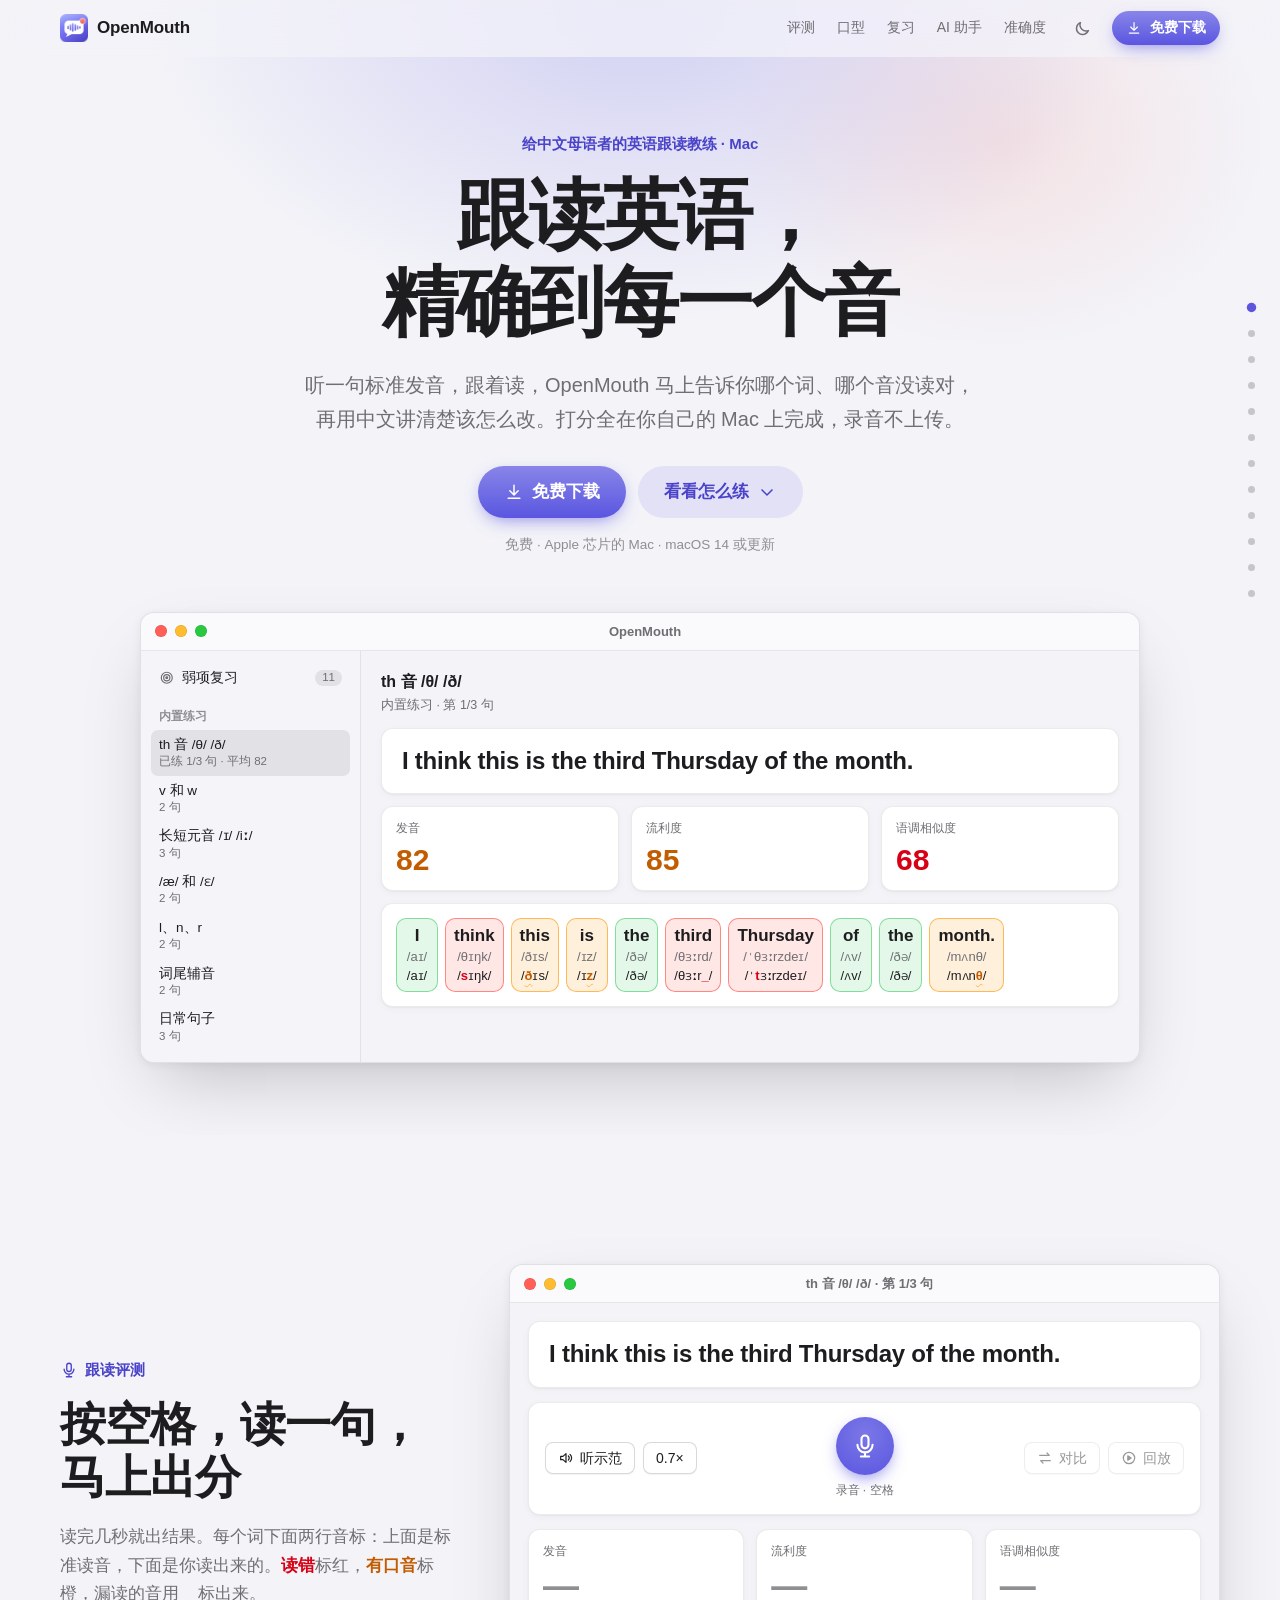
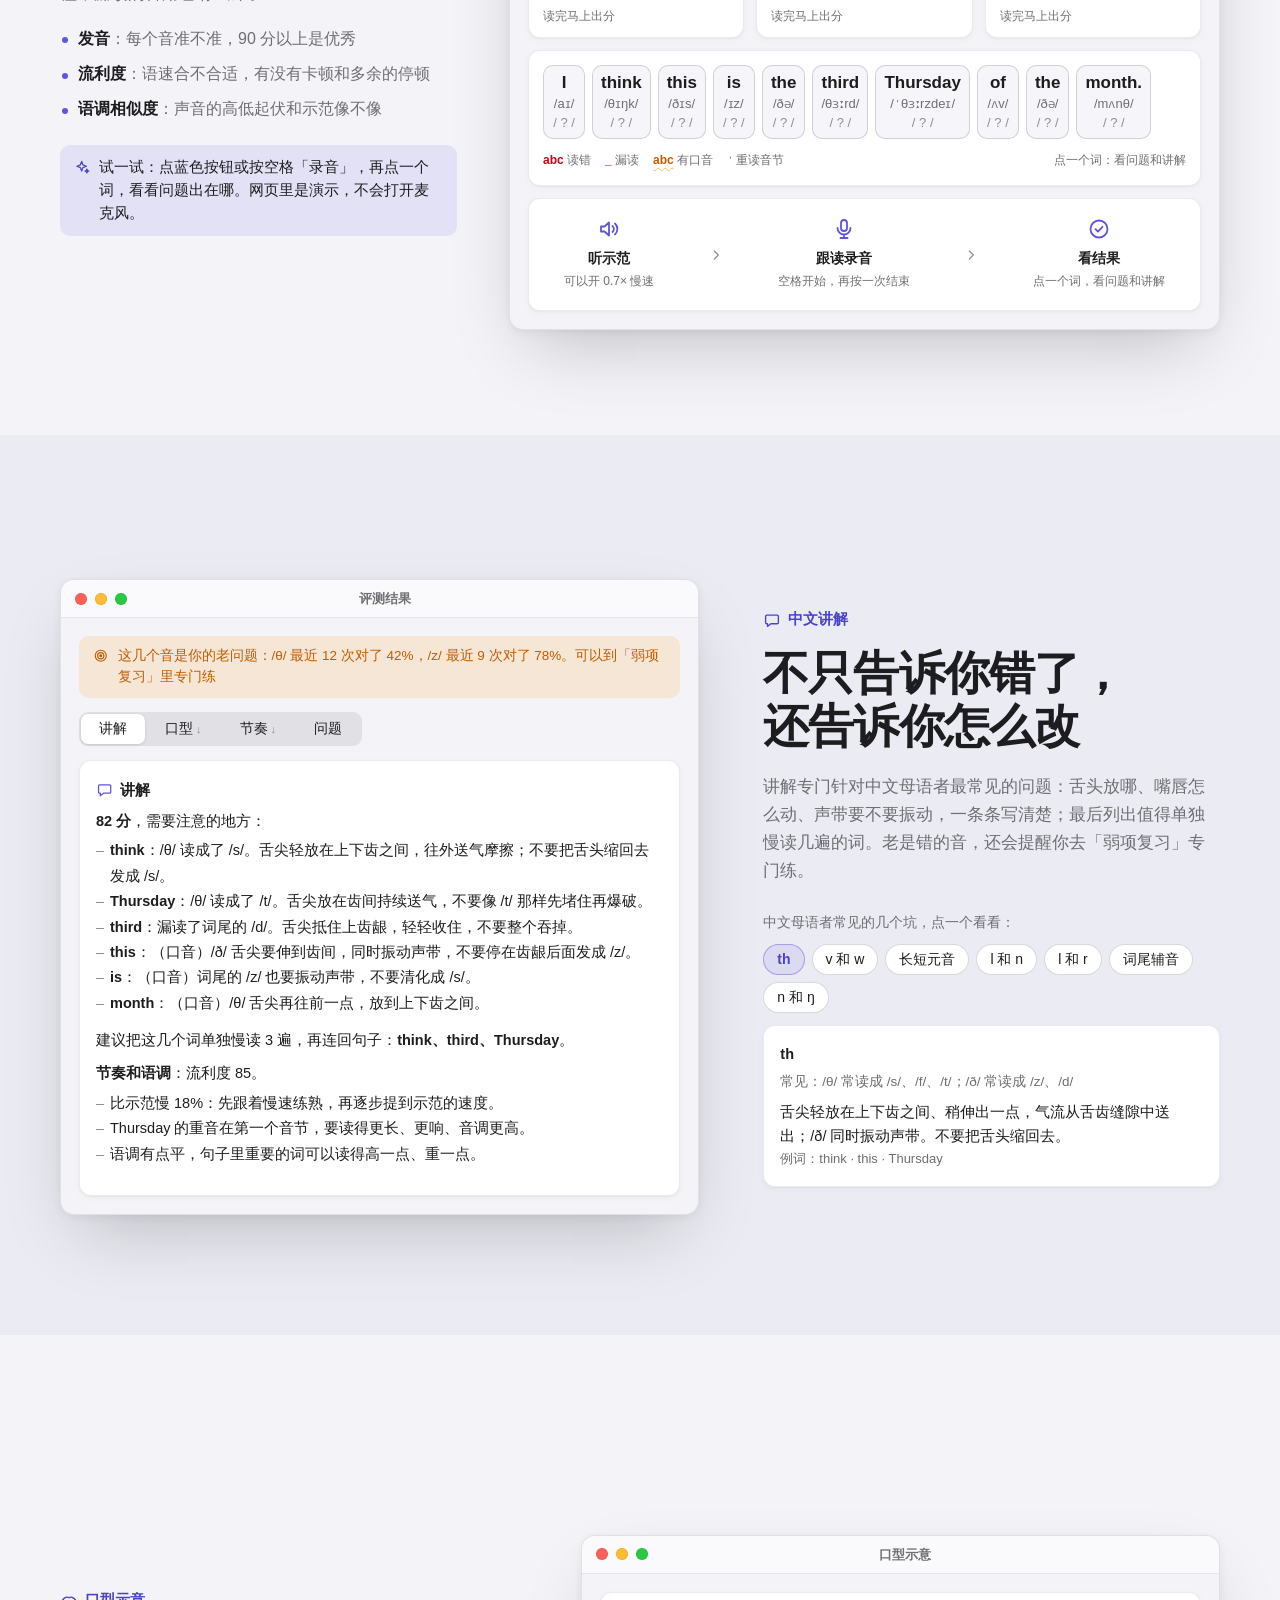
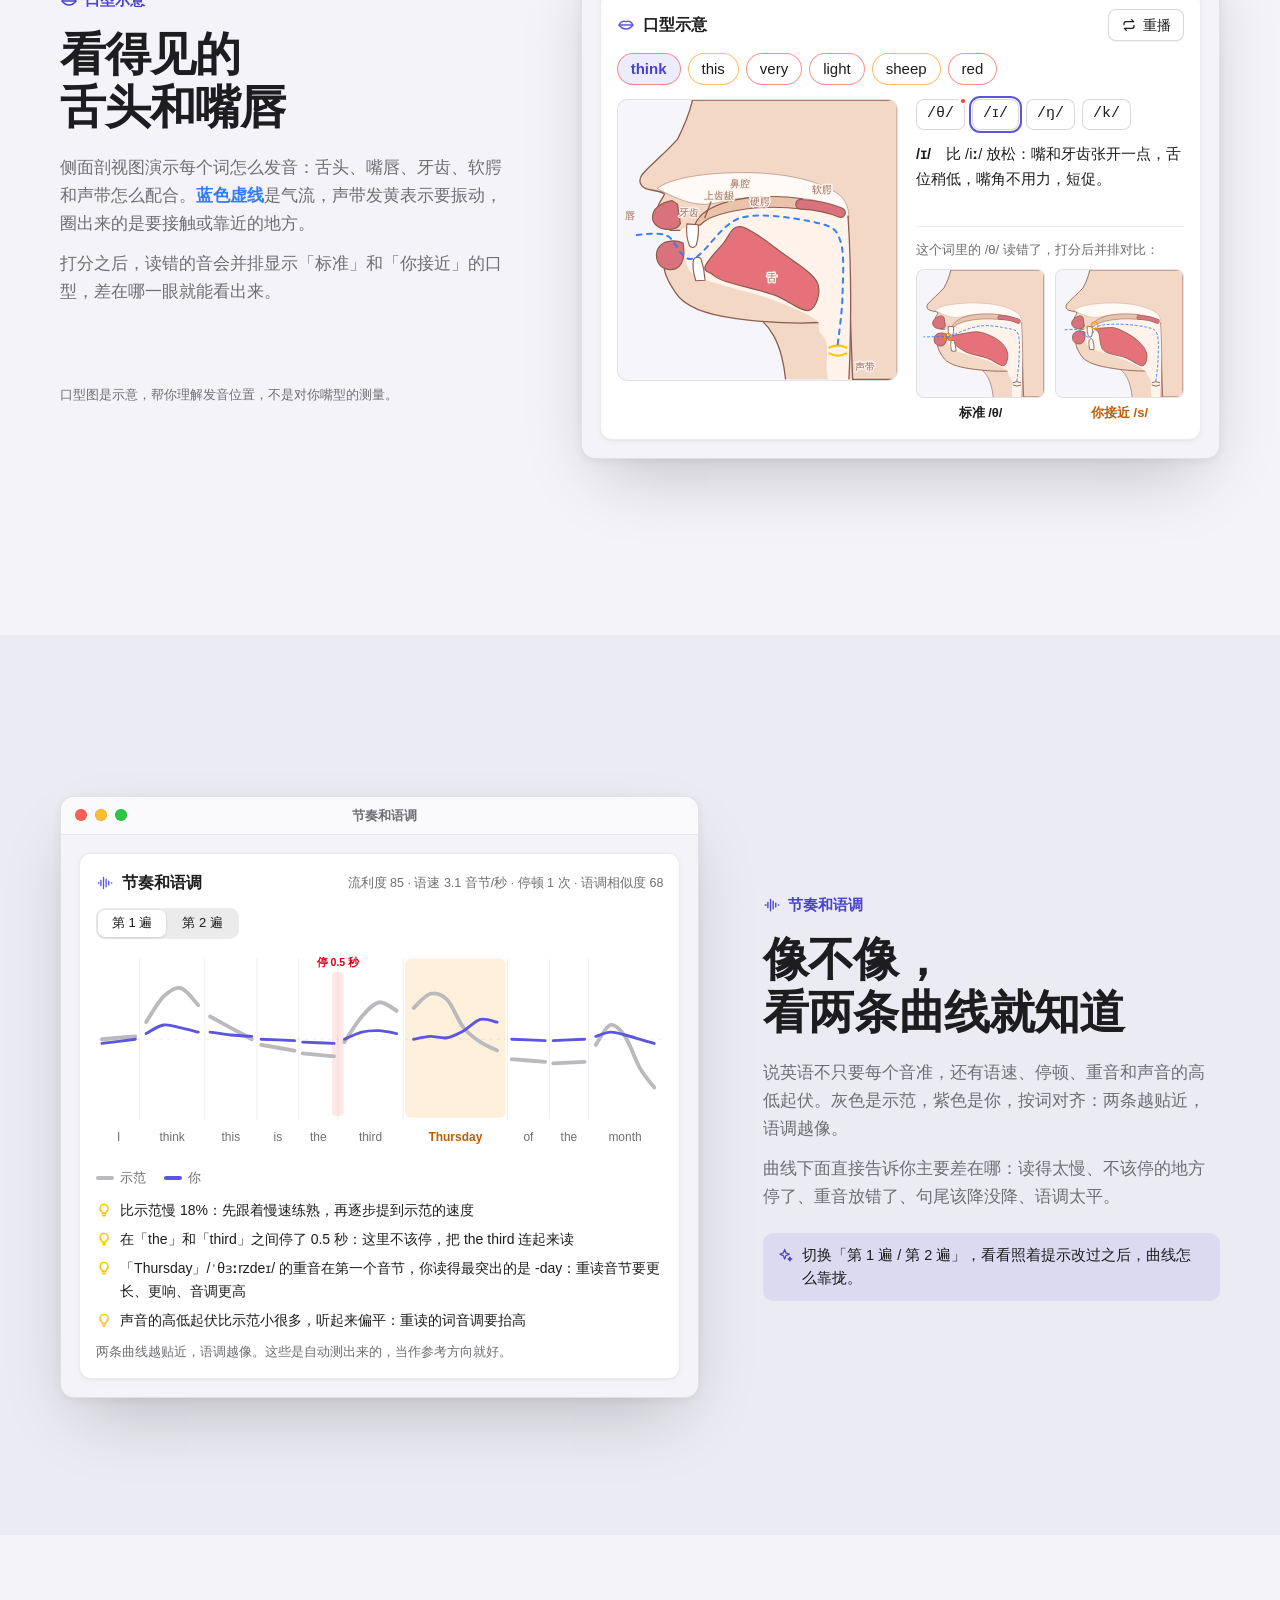
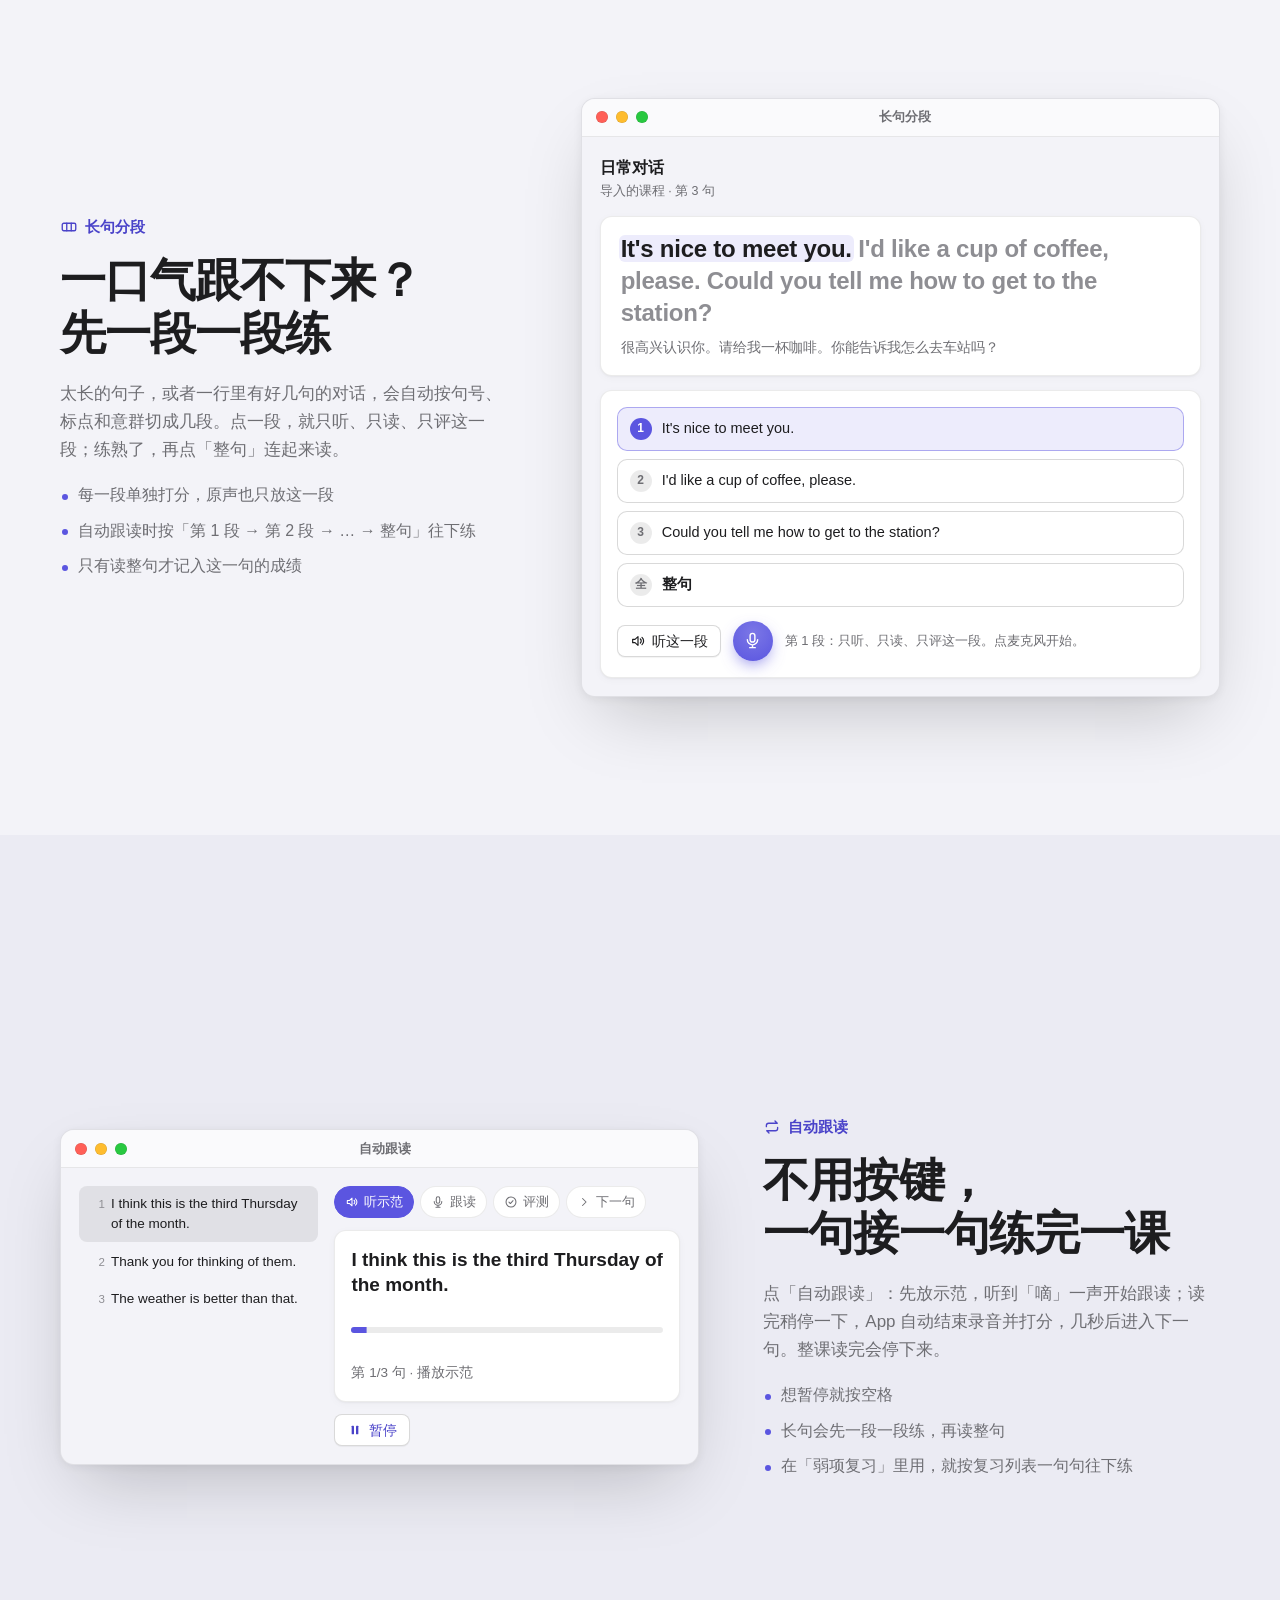
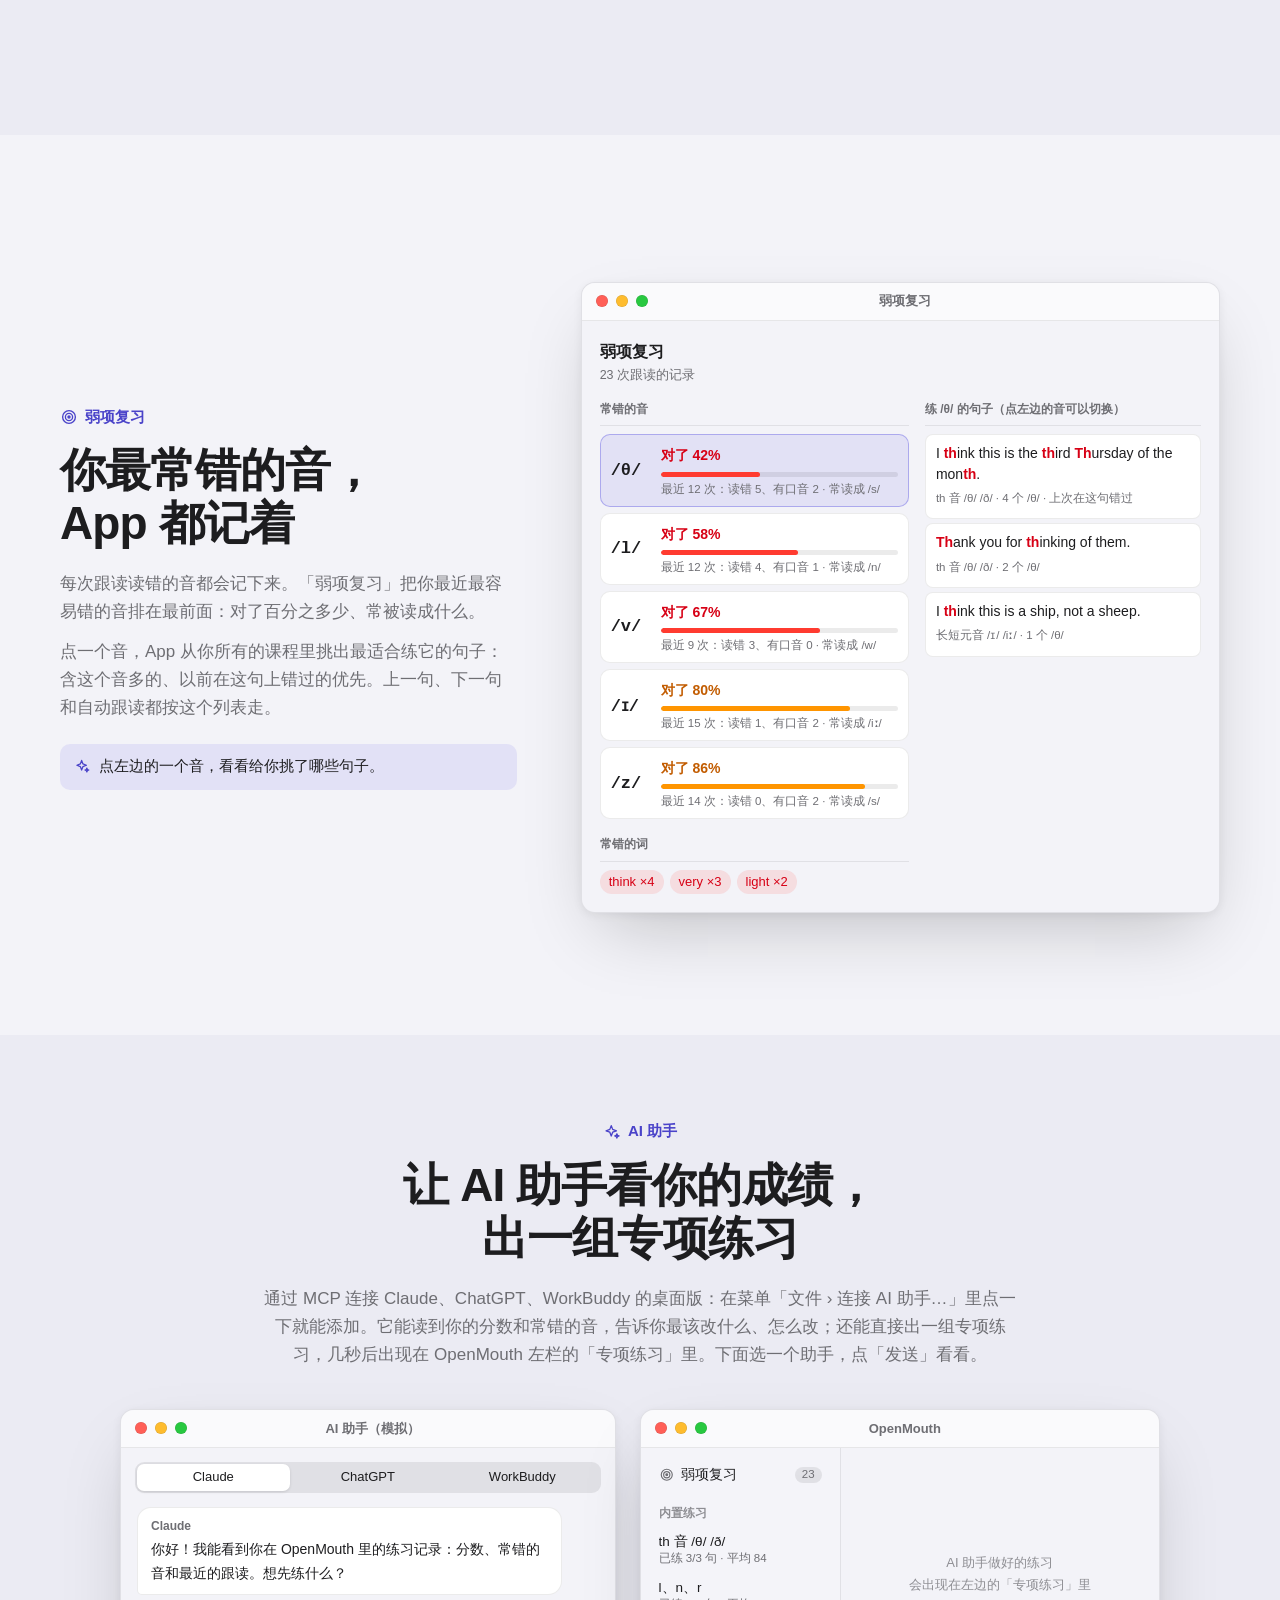
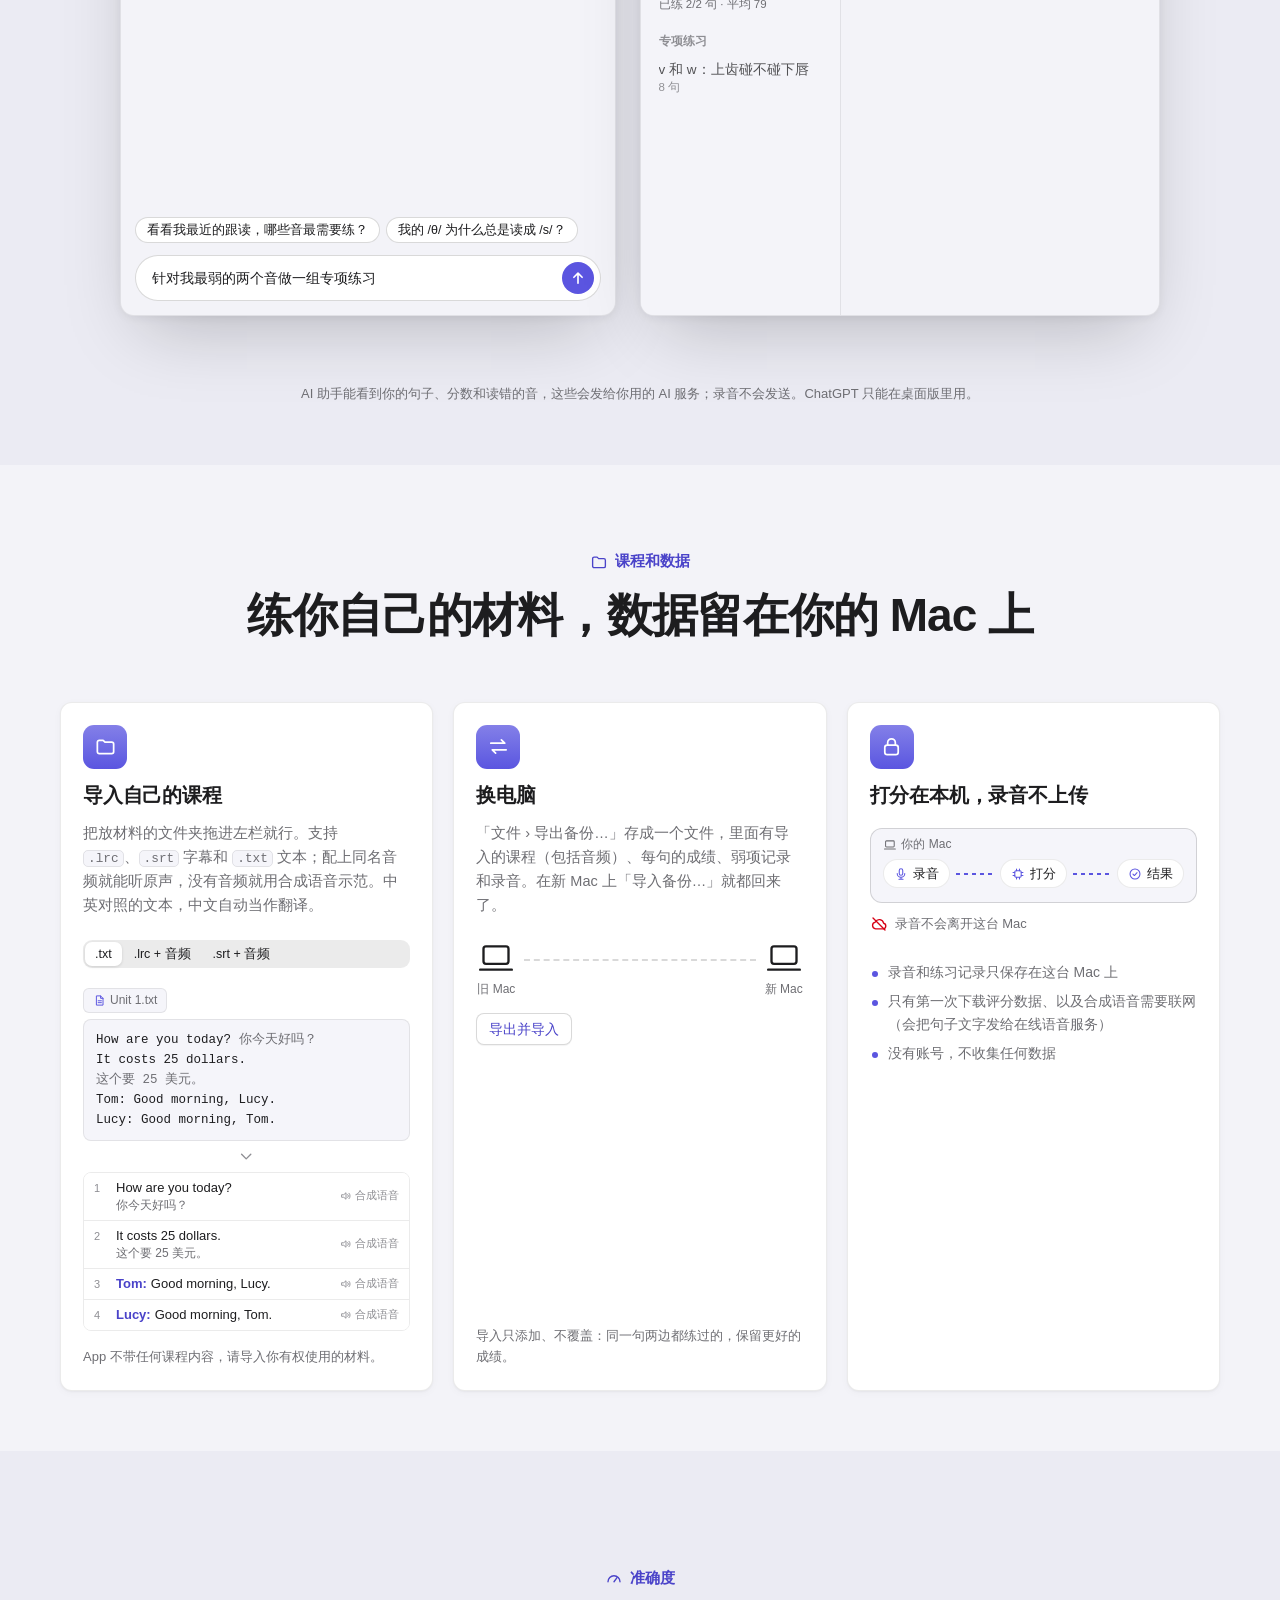
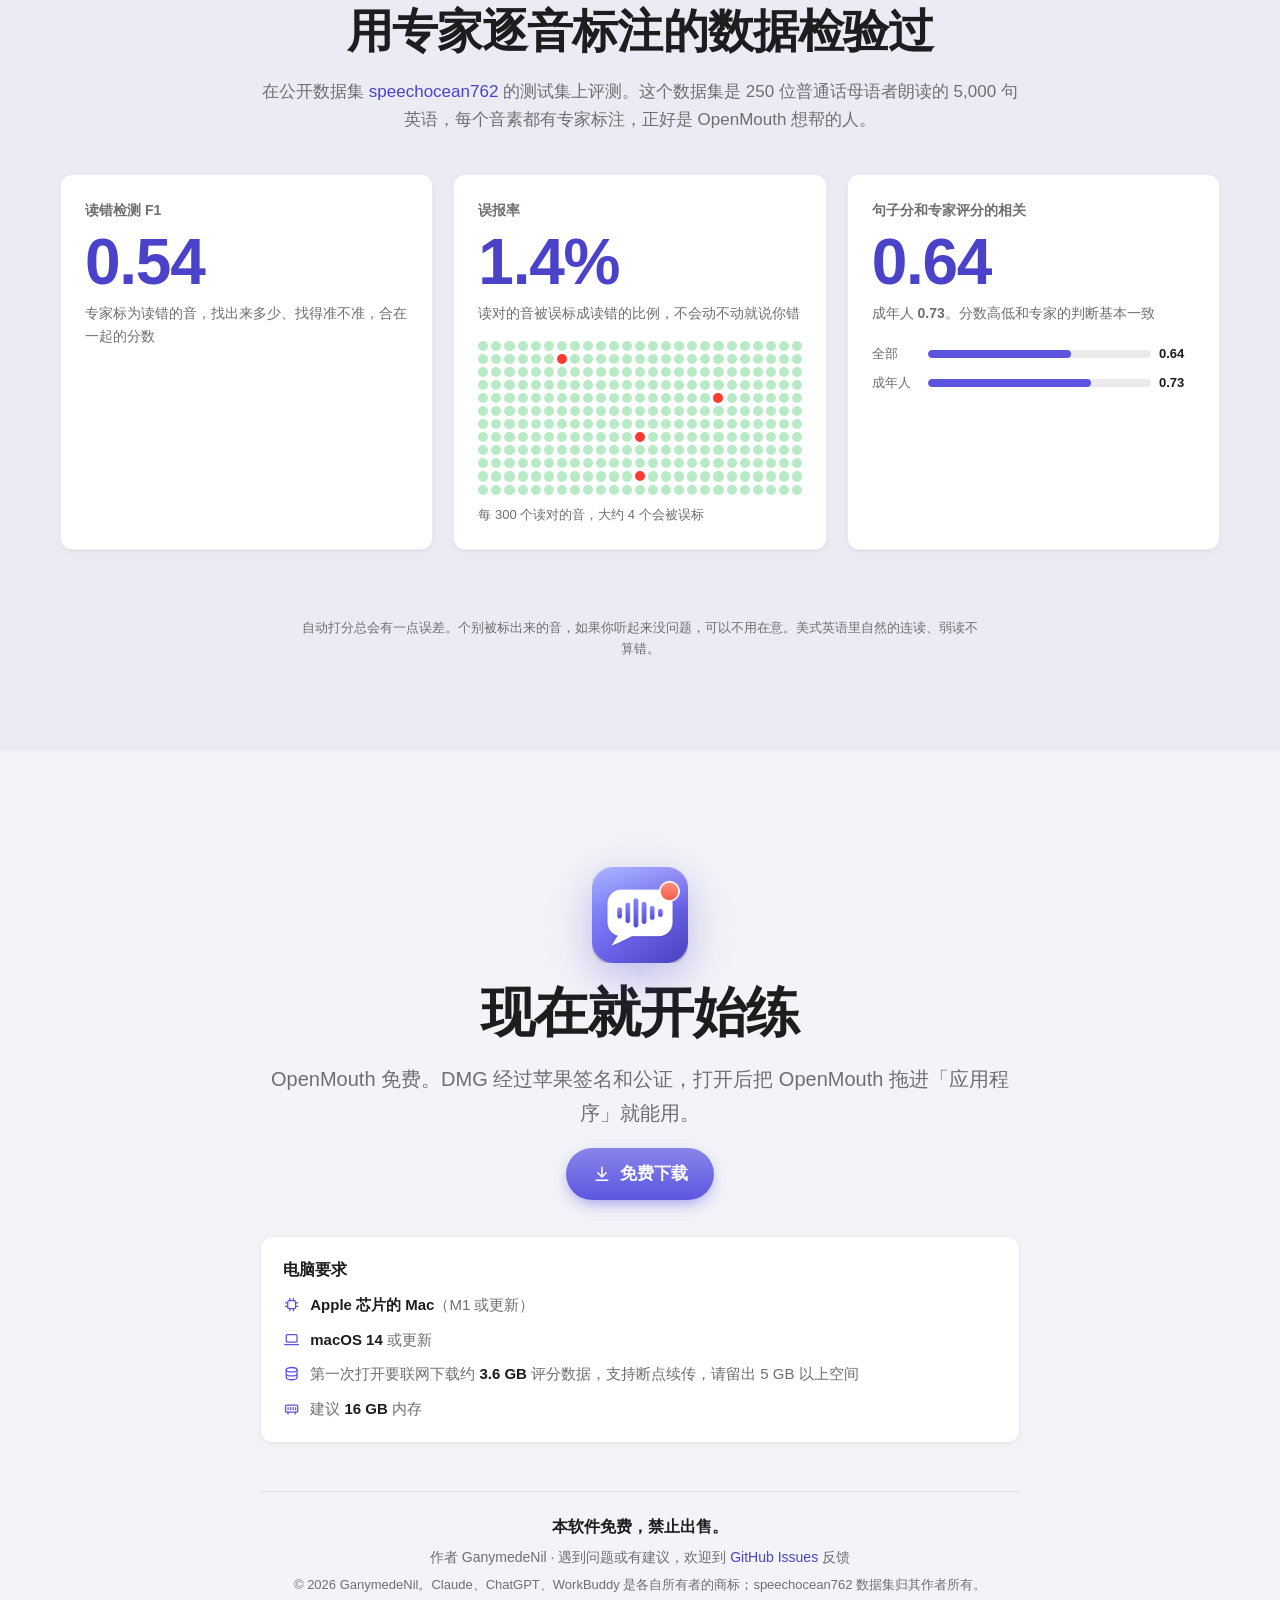
==== commit 9f2c2715: "0.4.2: website at www.ganymedenil.com/openmouth, copyright GanymedeNil Co-Authored-By: Claude Fable " ====
--- a/site/index.html
+++ b/site/index.html
@@ -569,8 +569,8 @@
 
     <footer class="footer reveal" style="--d:5">
       <p class="footer__free">本软件免费，禁止出售。</p>
-      <p>作者 Hongyang Jin · 遇到问题或有建议，欢迎到 <a href="https://github.com/GanymedeNil/openmouth/issues">GitHub Issues</a> 反馈</p>
-      <p class="fine">© 2026 Hongyang Jin。Claude、ChatGPT、WorkBuddy 是各自所有者的商标；speechocean762 数据集归其作者所有。</p>
+      <p>作者 GanymedeNil · 遇到问题或有建议，欢迎到 <a href="https://github.com/GanymedeNil/openmouth/issues">GitHub Issues</a> 反馈</p>
+      <p class="fine">© 2026 GanymedeNil。Claude、ChatGPT、WorkBuddy 是各自所有者的商标；speechocean762 数据集归其作者所有。</p>
     </footer>
   </div>
 </section>
